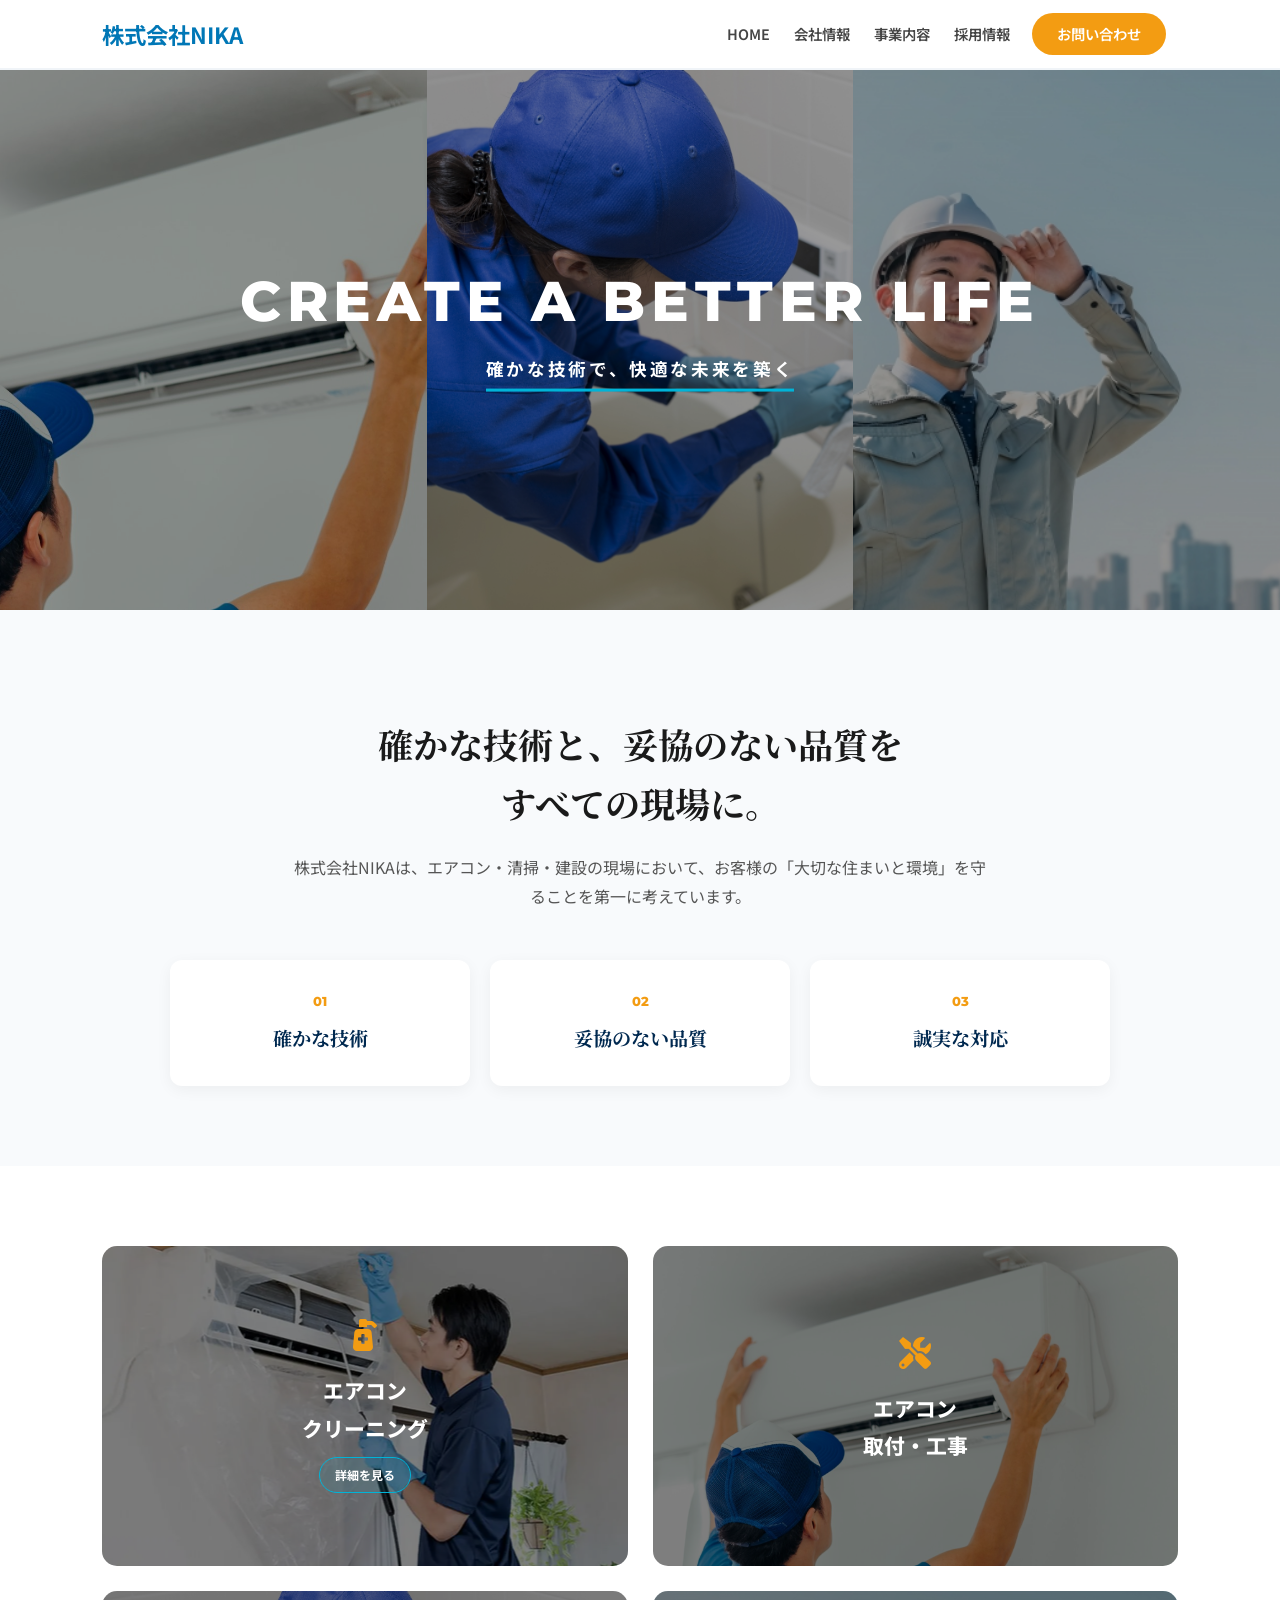
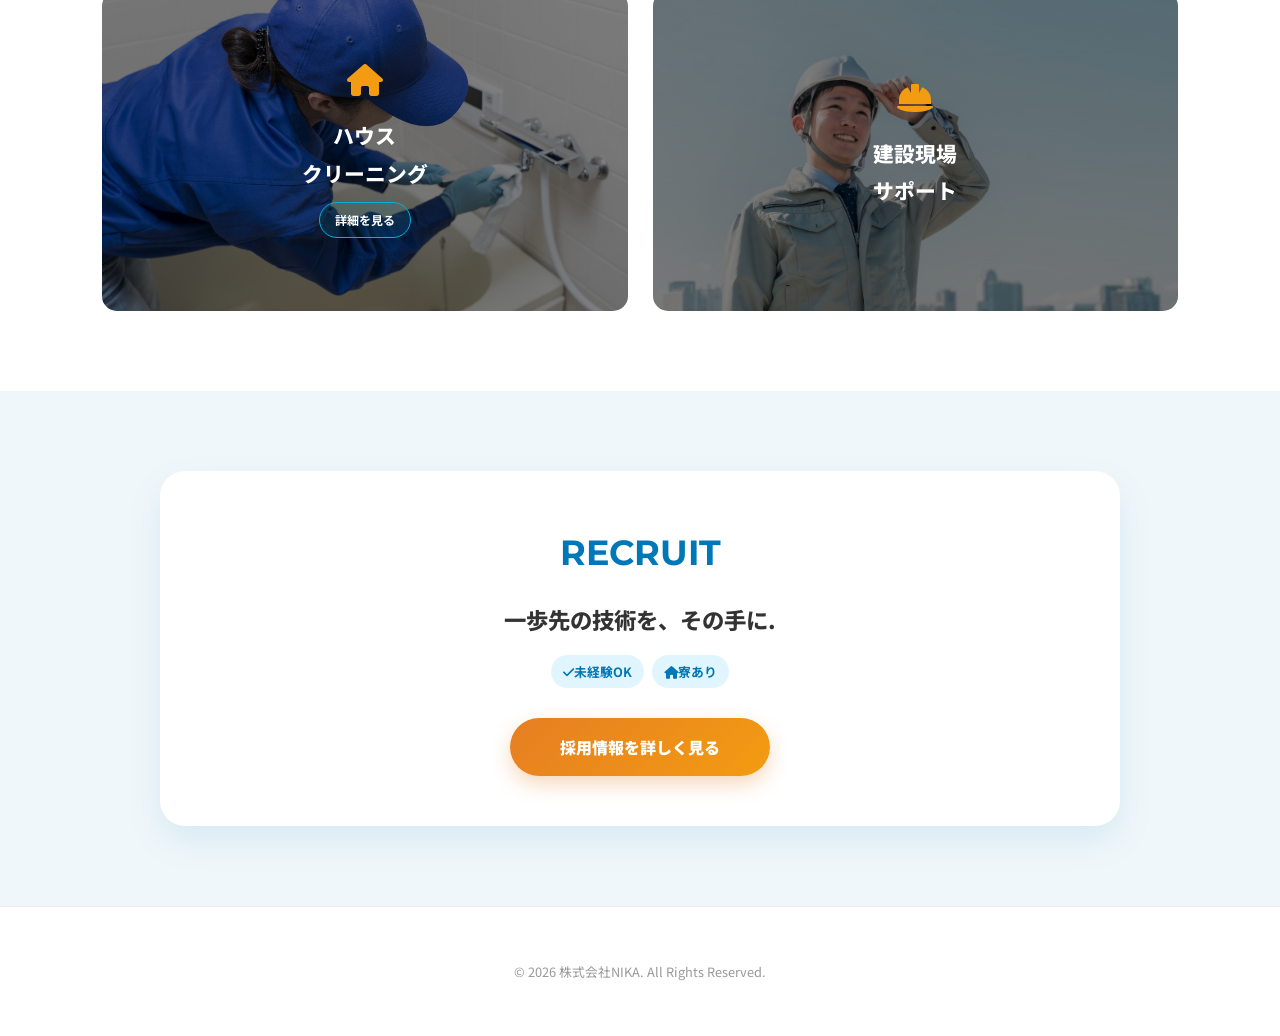
==== index.html @ 0a6832b3 "Add files via upload" ====
<!DOCTYPE html>
<html lang="ja">
<head>
    <meta charset="UTF-8">
    <meta name="viewport" content="width=device-width, initial-scale=1.0">
    <title>株式会社NIKA | エアコン・清掃・建設</title>
    <link rel="stylesheet" href="https://cdnjs.cloudflare.com/ajax/libs/font-awesome/6.0.0/css/all.min.css">
    
    <link href="https://fonts.googleapis.com/css2?family=Montserrat:wght@800&family=Noto+Sans+JP:wght@400;500;700;900&family=Noto+Serif+JP:wght@700&display=swap" rel="stylesheet">
    
    <style>
        /* --- 1. ベース設定 --- */
        body {
            font-family: "Noto Sans JP", sans-serif;
            margin: 0; color: #333; background-color: #ffffff; line-height: 1.8;
            -webkit-font-smoothing: antialiased;
        }

        /* --- 2. ヘッダー --- */
        header {
            background: #fff; padding: 15px 8%; display: flex; justify-content: space-between;
            align-items: center; border-bottom: 2px solid #f0f4f8; position: sticky;
            top: 0; z-index: 2000; height: 70px; box-sizing: border-box;
        }
        .logo { font-weight: 700; font-size: 1.4rem; color: #0077b6; text-decoration: none; position: relative; z-index: 2500; }
        
        /* PCナビ */
        nav { display: flex; align-items: center; }
        nav a { 
            margin: 0 12px; text-decoration: none; color: #444; 
            font-weight: 600; font-size: 0.9rem; transition: color 0.3s; 
        }
        nav a:hover { color: #f39c12; }

        .nav-contact { 
            background: #f39c12; color: #fff !important; padding: 8px 25px; 
            border-radius: 50px; margin-left: 10px; transition: 0.3s !important;
        }
        .nav-contact:hover { opacity: 0.8; }

        /* --- 3. ハンバーガーメニュー (改善・統一版) --- */
        .menu-btn { display: none; cursor: pointer; font-size: 1.5rem; color: #0077b6; position: relative; z-index: 2500; width: 30px; text-align: center; }

        @media (max-width: 768px) {
            header { padding: 12px 5%; height: 60px; }
            .menu-btn { display: block; }
            
            nav {
                position: fixed; top: 0; left: 0; width: 100%; height: 100vh;
                background: rgba(255, 255, 255, 0.98); 
                flex-direction: column; justify-content: center; align-items: center;
                z-index: 2100; opacity: 0; pointer-events: none;
                transition: opacity 0.4s ease;
            }
            nav.active { opacity: 1; pointer-events: auto; }
            
            nav a { 
                width: 100%; text-align: center; padding: 20px 0; margin: 0; 
                font-size: 1.3rem; border-bottom: 1px solid #f8fafc; color: #333; 
            }
            .nav-contact { 
                width: 80% !important; margin: 30px auto 0 !important; 
                background: #f39c12 !important; padding: 15px 0 !important; 
                font-size: 1.1rem; border-bottom: none; 
            }
        }

        /* --- 4. ヒーローエリア --- */
        .hero { height: 60vh; display: flex; position: relative; overflow: hidden; background-color: #001d3d; }
        .hero-img { flex: 1; background-size: cover; background-position: center; filter: brightness(0.6); }
        .img-aircon { background-image: url('image/aircon.jpg'); }
        .img-cleaning { background-image: url('image/cleaning.jpg'); }
        .img-construction { background-image: url('image/construction.jpg'); }
        .hero-content { position: absolute; top: 50%; left: 50%; transform: translate(-50%, -50%); z-index: 10; width: 100%; text-align: center; }
        .hero-text h1 { font-family: 'Montserrat', sans-serif; font-weight: 800; font-size: 3.5rem; color: #fff; margin: 0; letter-spacing: 0.1em; line-height: 1.1; }
        .hero-text p { color: #fff; margin-top: 20px; font-size: 1.1rem; font-weight: 700; letter-spacing: 0.15em; border-bottom: 3px solid #00b4d8; display: inline-block; padding-bottom: 5px; }

        /* --- 5. 誠実なメッセージ --- */
        .sincere-statement { padding: 80px 8%; text-align: center; background-color: #f8fafc; }
        .sincere-statement h2 { font-family: "Noto Serif JP", serif; font-size: 2.2rem; color: #1a1a1a; margin-bottom: 25px; font-weight: 700; line-height: 1.4; }
        .sincere-statement p { font-size: 1rem; color: #555; max-width: 700px; margin: 0 auto 50px; }
        .text-wrap { display: block; white-space: nowrap; margin-bottom: 10px; }

        .standard-grid { display: flex; justify-content: center; gap: 20px; flex-wrap: wrap; }
        .standard-item { background: #fff; padding: 30px 20px; width: 260px; border-radius: 12px; box-shadow: 0 4px 15px rgba(0,0,0,0.05); display: flex; flex-direction: column; align-items: center; transition: 0.3s; }
        .item-number { font-family: 'Montserrat', sans-serif; font-size: 0.8rem; color: #f39c12; font-weight: 800; margin-bottom: 8px; }
        .item-text { font-family: "Noto Serif JP", serif; font-weight: 700; font-size: 1.2rem; color: #002950; }

        /* --- 6. サービスカード --- */
        .services { padding: 80px 8%; max-width: 1200px; margin: 0 auto; display: grid; grid-template-columns: repeat(2, 1fr); gap: 25px; }
        .card, .card-static { position: relative; height: 320px; display: flex; align-items: center; justify-content: center; border-radius: 15px; overflow: hidden; color: #fff; text-decoration: none; transition: 0.4s; }
        .card-air-clean { background: url('image/aircon_cleaning.webp') center/cover; }
        .card-air-install { background: url('image/aircon.jpg') center/cover; }
        .card-cleaning { background: url('image/cleaning.jpg') center/cover; }
        .card-construction { background: url('image/construction.jpg') center/cover; }
        .card::before, .card-static::before { content: ''; position: absolute; top: 0; left: 0; width: 100%; height: 100%; background: rgba(0,0,0,0.5); z-index: 1; }
        .card:hover { transform: translateY(-8px); }
        .card-content { position: relative; z-index: 2; padding: 20px; text-align: center; width: 100%; }
        .card i, .card-static i { font-size: 2rem; color: #f39c12; margin-bottom: 10px; display: block; }
        .card h3, .card-static h3 { font-size: 1.3rem; margin-bottom: 10px; font-weight: 800; }
        .card p, .card-static p { font-size: 0.85rem; opacity: 0.9; margin-bottom: 15px; }

        .more-btn { 
            display: inline-block; font-weight: 700; font-size: 0.75rem; color: #fff; 
            border: 1.5px solid #00b4d8; padding: 6px 15px; border-radius: 50px; 
            background: rgba(0, 180, 216, 0.1); transition: 0.3s;
        }
        .card:hover .more-btn { background: #00b4d8; }

        /* --- 7. 採用・WORKS・FOOTER (TOP用) --- */
        .recruit-section { padding: 80px 8%; background-color: #f0f7fa; text-align: center; }
        .recruit-container { max-width: 900px; margin: 0 auto; background: #fff; border-radius: 25px; overflow: hidden; box-shadow: 0 15px 35px rgba(0, 119, 182, 0.1); padding: 50px 30px; }
        .recruit-info h2 { font-family: 'Montserrat', sans-serif; font-size: 2.2rem; color: #0077b6; margin: 0; }
        .recruit-info h3 { font-size: 1.4rem; color: #333; margin: 15px 0; font-weight: 800; }
        .recruit-info p { font-size: 0.95rem; color: #666; margin-bottom: 25px; }
        .recruit-tags { display: flex; flex-wrap: wrap; justify-content: center; gap: 8px; margin-bottom: 30px; }
        .tag { background: #e1f5fe; color: #0077b6; padding: 5px 12px; border-radius: 50px; font-size: 0.8rem; font-weight: 700; }
        .btn-recruit-large { display: inline-block; background: linear-gradient(135deg, #e67e22 0%, #f39c12 100%); color: #fff; padding: 15px 50px; border-radius: 50px; text-decoration: none; font-weight: 900; box-shadow: 0 8px 20px rgba(230, 126, 34, 0.3); transition: 0.3s; }

        .gallery { padding: 60px 8%; text-align: center; }
        .gallery-grid { display: grid; grid-template-columns: repeat(auto-fit, minmax(250px, 1fr)); gap: 15px; }
        .photo-placeholder { background: #f0f7fa; height: 200px; border-radius: 10px; display: flex; align-items: center; justify-content: center; color: #9ab4c1; font-weight: 700; }

        footer { background: #fff; padding: 40px 0; text-align: center; border-top: 1px solid #eee; font-size: 0.8rem; color: #999; }

        /* レスポンシブ微調整 */
        @media (max-width: 768px) {
            .hero { height: 45vh; }
            .hero-text h1 { font-size: 2rem; }
            .sincere-statement h2 { font-size: 1.35rem; }
            .text-wrap { display: inline-block; white-space: nowrap; margin-bottom: 0; }
            .services { grid-template-columns: repeat(2, 1fr); gap: 10px; padding: 40px 3%; }
            .card, .card-static { height: 200px; }
            .card h3, .card-static h3 { font-size: 0.8rem; }
            .card p, .card-static p { display: none; }
            .standard-item { flex-direction: row; width: 95%; padding: 12px 15px; }
        }
    </style>
</head>
<body>

<header>
    <a href="index.html" class="logo">株式会社NIKA</a>
    <div class="menu-btn" id="menuBtn"><i class="fas fa-bars"></i></div>
    <nav id="navMenu">
        <a href="index.html">HOME</a>
        <a href="company/company.html">会社情報</a>
        <a href="service/service.html">事業内容</a>
        <a href="recruit/recruit.html">採用情報</a>
        <a href="contact/contact.html" class="nav-contact">お問い合わせ</a>
    </nav>
</header>

<section class="hero">
    <div class="hero-img img-aircon"></div>
    <div class="hero-img img-cleaning"></div>
    <div class="hero-img img-construction"></div>
    <div class="hero-content">
        <div class="hero-text">
            <h1>CREATE A BETTER LIFE</h1>
            <p>確かな技術で、快適な未来を築く</p>
        </div>
    </div>
</section>

<section class="sincere-statement">
    <h2>
        <span class="text-wrap">確かな技術と、妥協のない品質を</span>
        <span class="text-wrap">すべての現場に。</span>
    </h2>
    <p>株式会社NIKAは、エアコン・清掃・建設の現場において、お客様の「大切な住まいと環境」を守ることを第一に考えています。</p>
    <div class="standard-grid">
        <div class="standard-item"><span class="item-number">01</span><span class="item-text">確かな技術</span></div>
        <div class="standard-item"><span class="item-number">02</span><span class="item-text">妥協のない品質</span></div>
        <div class="standard-item"><span class="item-number">03</span><span class="item-text">誠実な対応</span></div>
    </div>
</section>

<section class="services">
    <a href="airconcleaning/airconcleaning.html" class="card card-air-clean">
        <div class="card-content">
            <i class="fas fa-pump-medical"></i>
            <h3>エアコン<br>クリーニング</h3>
            <span class="more-btn">詳細を見る</span>
        </div>
    </a>
    <div class="card-static card-air-install">
        <div class="card-content">
            <i class="fas fa-tools"></i>
            <h3>エアコン<br>取付・工事</h3>
        </div>
    </div>
    <a href="housecleaning/housecleaning.html" class="card card-cleaning">
        <div class="card-content">
            <i class="fas fa-home"></i>
            <h3>ハウス<br>クリーニング</h3>
            <span class="more-btn">詳細を見る</span>
        </div>
    </a>
    <div class="card-static card-construction">
        <div class="card-content">
            <i class="fas fa-hard-hat"></i>
            <h3>建設現場<br>サポート</h3>
        </div>
    </div>
</section>

<section class="recruit-section">
    <div class="recruit-container">
        <div class="recruit-info">
            <h2>RECRUIT</h2>
            <h3>一歩先の技術を、その手に.</h3>
            <div class="recruit-tags">
                <span class="tag"><i class="fas fa-check"></i>未経験OK</span>
                <span class="tag"><i class="fas fa-home"></i>寮あり</span>
            </div>
            <a href="recruit/recruit.html" class="btn-recruit-large">採用情報を詳しく見る</a>
        </div>
    </div>
</section>

<footer>
    <p>&copy; 2026 株式会社NIKA. All Rights Reserved.</p>
</footer>

<script>
    const menuBtn = document.getElementById('menuBtn');
    const navMenu = document.getElementById('navMenu');

    // 開閉処理
    menuBtn.addEventListener('click', () => {
        navMenu.classList.toggle('active');
        const icon = menuBtn.querySelector('i');
        
        if (navMenu.classList.contains('active')) {
            icon.classList.replace('fa-bars', 'fa-times');
            document.body.style.overflow = 'hidden'; // 背景スクロール固定
        } else {
            icon.classList.replace('fa-times', 'fa-bars');
            document.body.style.overflow = ''; // 固定解除
        }
    });

    // リンククリック時に閉じる
    const navLinks = document.querySelectorAll('nav a');
    navLinks.forEach(link => {
        link.addEventListener('click', () => {
            navMenu.classList.remove('active');
            menuBtn.querySelector('i').classList.replace('fa-times', 'fa-bars');
            document.body.style.overflow = '';
        });
    });
</script>

</body>
</html>
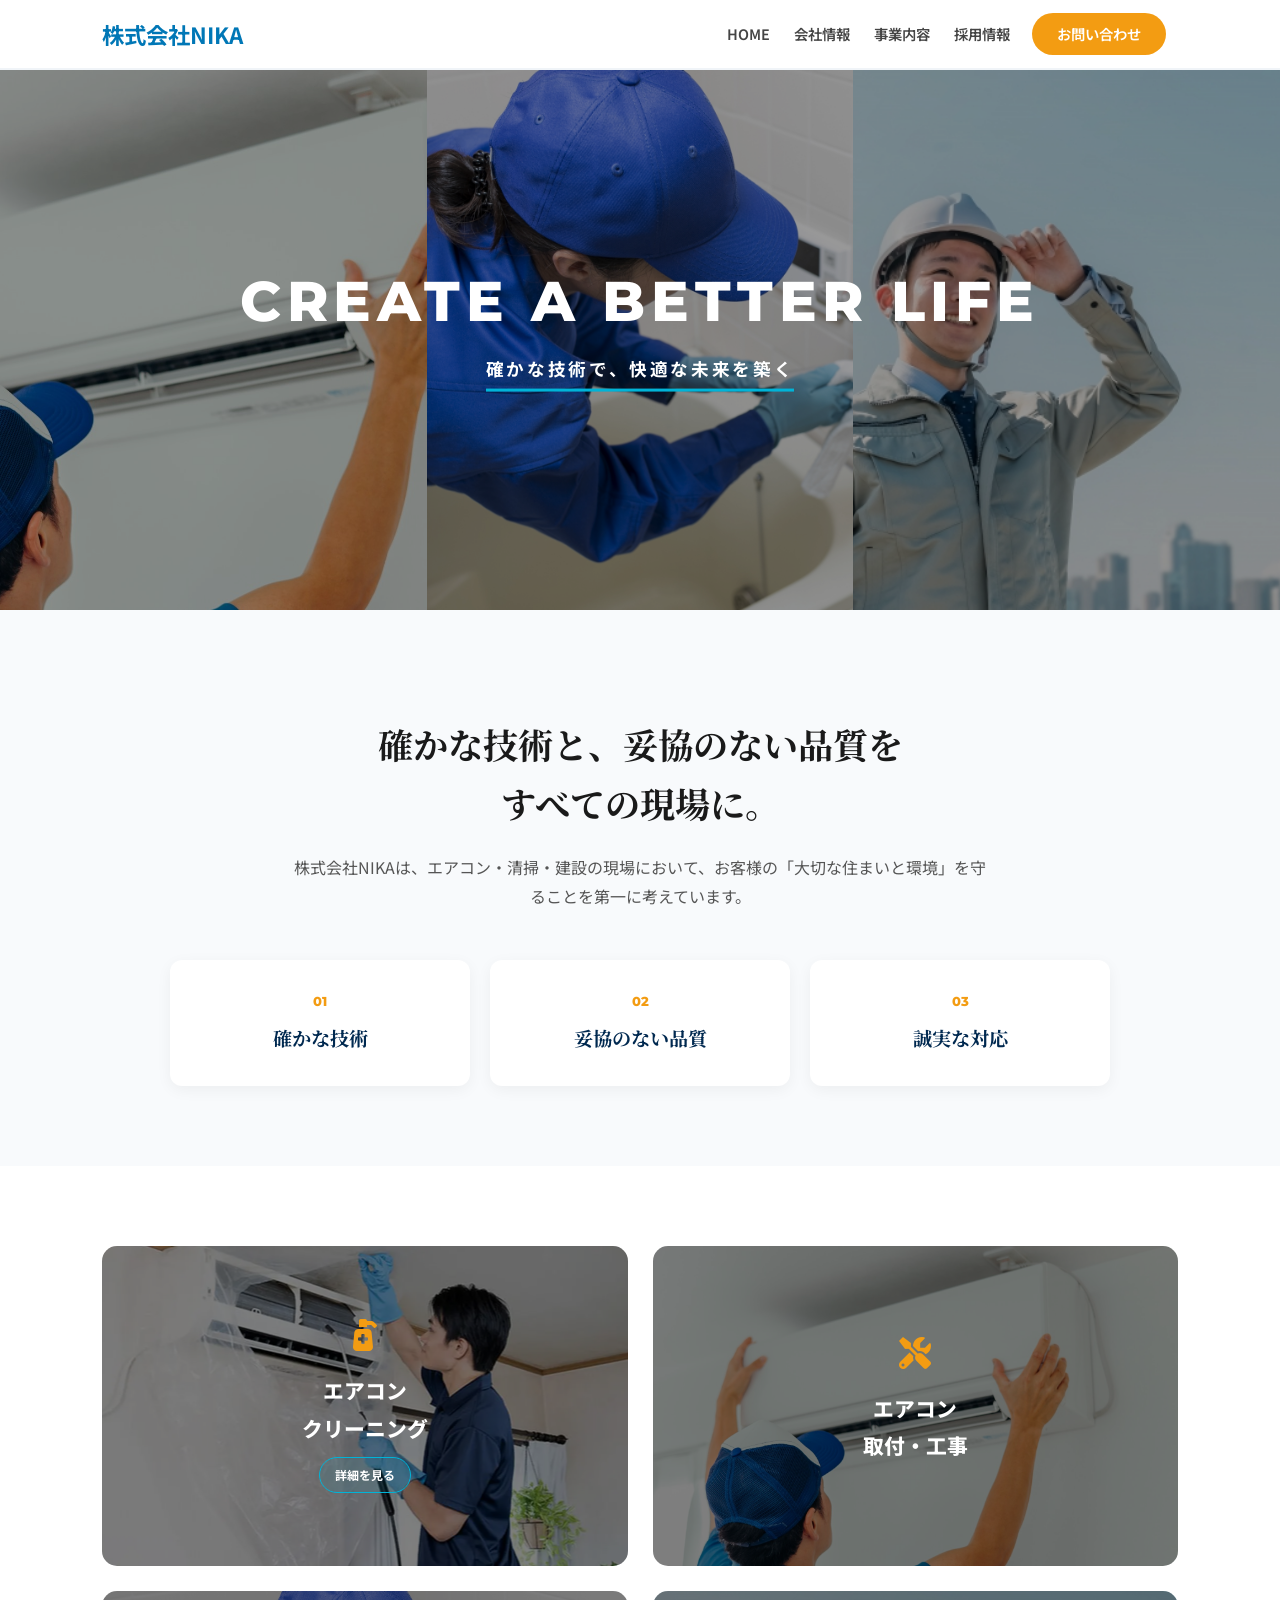
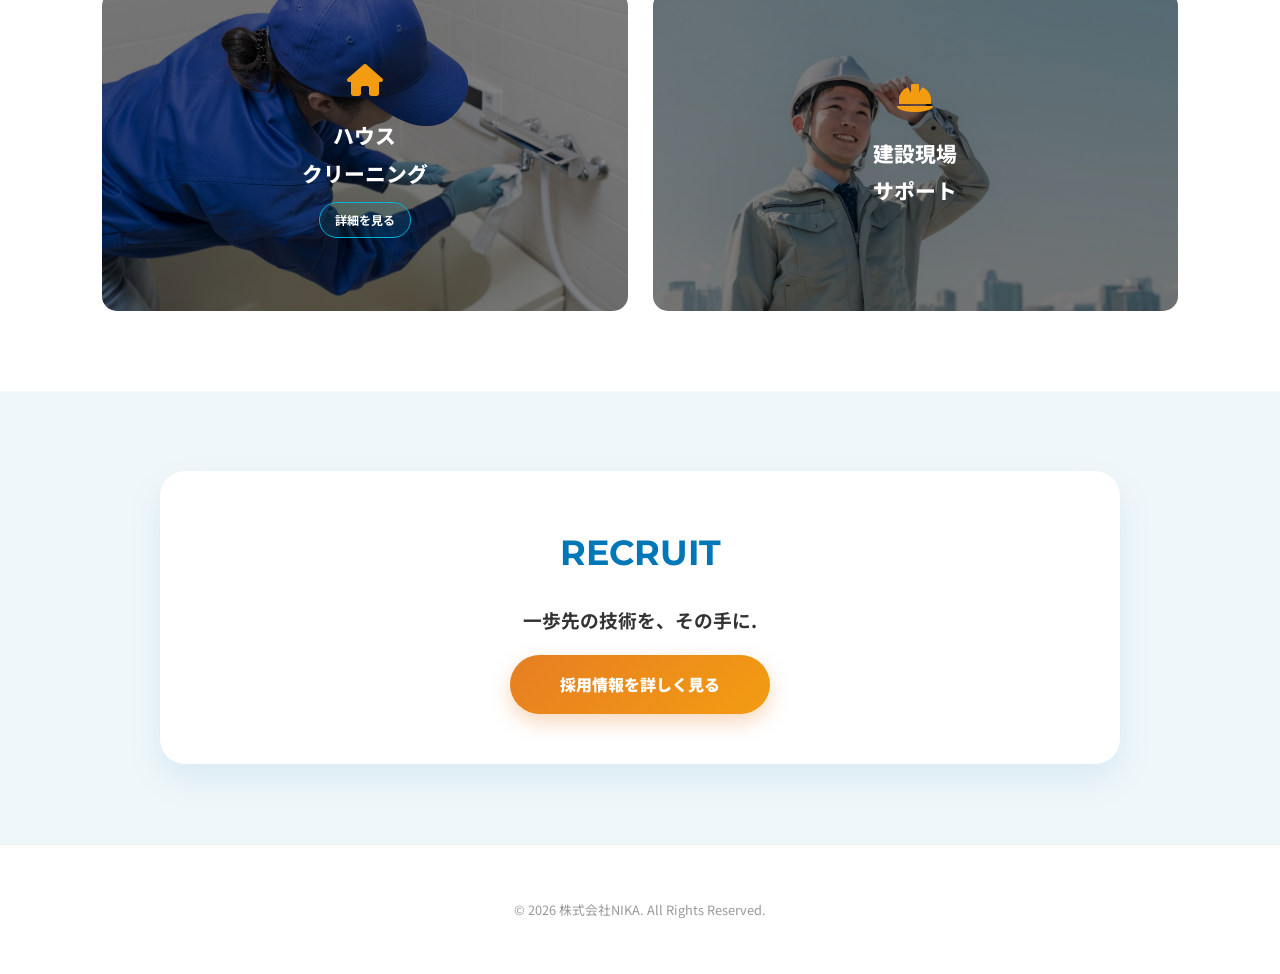
==== commit c162e168: "Add files via upload" ====
--- a/index.html
+++ b/index.html
@@ -5,7 +5,6 @@
     <meta name="viewport" content="width=device-width, initial-scale=1.0">
     <title>株式会社NIKA | エアコン・清掃・建設</title>
     <link rel="stylesheet" href="https://cdnjs.cloudflare.com/ajax/libs/font-awesome/6.0.0/css/all.min.css">
-    
     <link href="https://fonts.googleapis.com/css2?family=Montserrat:wght@800&family=Noto+Sans+JP:wght@400;500;700;900&family=Noto+Serif+JP:wght@700&display=swap" rel="stylesheet">
     
     <style>
@@ -22,7 +21,7 @@
             align-items: center; border-bottom: 2px solid #f0f4f8; position: sticky;
             top: 0; z-index: 2000; height: 70px; box-sizing: border-box;
         }
-        .logo { font-weight: 700; font-size: 1.4rem; color: #0077b6; text-decoration: none; position: relative; z-index: 2500; }
+        .logo { font-weight: 700; font-size: 1.4rem; color: #0077b6; text-decoration: none; position: relative; z-index: 2501; }
         
         /* PCナビ */
         nav { display: flex; align-items: center; }
@@ -36,32 +35,37 @@
             background: #f39c12; color: #fff !important; padding: 8px 25px; 
             border-radius: 50px; margin-left: 10px; transition: 0.3s !important;
         }
-        .nav-contact:hover { opacity: 0.8; }
-
-        /* --- 3. ハンバーガーメニュー (改善・統一版) --- */
-        .menu-btn { display: none; cursor: pointer; font-size: 1.5rem; color: #0077b6; position: relative; z-index: 2500; width: 30px; text-align: center; }
+
+        /* --- 3. ハンバーガーメニュー (崩れ防止版) --- */
+        .menu-btn { display: none; cursor: pointer; font-size: 1.5rem; color: #0077b6; position: relative; z-index: 2501; width: 30px; text-align: center; }
 
         @media (max-width: 768px) {
             header { padding: 12px 5%; height: 60px; }
             .menu-btn { display: block; }
             
             nav {
+                /* スマホ時は全画面固定 */
                 position: fixed; top: 0; left: 0; width: 100%; height: 100vh;
                 background: rgba(255, 255, 255, 0.98); 
-                flex-direction: column; justify-content: center; align-items: center;
-                z-index: 2100; opacity: 0; pointer-events: none;
+                /* 縦並び・中央揃えを強制 */
+                flex-direction: column !important; 
+                justify-content: center !important; 
+                align-items: center !important;
+                z-index: 2100; 
+                opacity: 0; pointer-events: none;
                 transition: opacity 0.4s ease;
             }
             nav.active { opacity: 1; pointer-events: auto; }
             
             nav a { 
-                width: 100%; text-align: center; padding: 20px 0; margin: 0; 
-                font-size: 1.3rem; border-bottom: 1px solid #f8fafc; color: #333; 
+                display: block; width: 100%; text-align: center; 
+                padding: 15px 0; margin: 0; 
+                font-size: 1.2rem; border-bottom: 1px solid #f8fafc; color: #333; 
             }
             .nav-contact { 
-                width: 80% !important; margin: 30px auto 0 !important; 
+                width: 80% !important; margin: 20px auto 0 !important; 
                 background: #f39c12 !important; padding: 15px 0 !important; 
-                font-size: 1.1rem; border-bottom: none; 
+                font-size: 1.1rem; border-bottom: none; border-radius: 50px;
             }
         }
 
@@ -98,41 +102,29 @@
         .card-content { position: relative; z-index: 2; padding: 20px; text-align: center; width: 100%; }
         .card i, .card-static i { font-size: 2rem; color: #f39c12; margin-bottom: 10px; display: block; }
         .card h3, .card-static h3 { font-size: 1.3rem; margin-bottom: 10px; font-weight: 800; }
-        .card p, .card-static p { font-size: 0.85rem; opacity: 0.9; margin-bottom: 15px; }
-
+        
         .more-btn { 
             display: inline-block; font-weight: 700; font-size: 0.75rem; color: #fff; 
             border: 1.5px solid #00b4d8; padding: 6px 15px; border-radius: 50px; 
             background: rgba(0, 180, 216, 0.1); transition: 0.3s;
         }
-        .card:hover .more-btn { background: #00b4d8; }
-
-        /* --- 7. 採用・WORKS・FOOTER (TOP用) --- */
+
+        /* --- 7. 採用・WORKS・FOOTER --- */
         .recruit-section { padding: 80px 8%; background-color: #f0f7fa; text-align: center; }
         .recruit-container { max-width: 900px; margin: 0 auto; background: #fff; border-radius: 25px; overflow: hidden; box-shadow: 0 15px 35px rgba(0, 119, 182, 0.1); padding: 50px 30px; }
         .recruit-info h2 { font-family: 'Montserrat', sans-serif; font-size: 2.2rem; color: #0077b6; margin: 0; }
-        .recruit-info h3 { font-size: 1.4rem; color: #333; margin: 15px 0; font-weight: 800; }
-        .recruit-info p { font-size: 0.95rem; color: #666; margin-bottom: 25px; }
-        .recruit-tags { display: flex; flex-wrap: wrap; justify-content: center; gap: 8px; margin-bottom: 30px; }
-        .tag { background: #e1f5fe; color: #0077b6; padding: 5px 12px; border-radius: 50px; font-size: 0.8rem; font-weight: 700; }
         .btn-recruit-large { display: inline-block; background: linear-gradient(135deg, #e67e22 0%, #f39c12 100%); color: #fff; padding: 15px 50px; border-radius: 50px; text-decoration: none; font-weight: 900; box-shadow: 0 8px 20px rgba(230, 126, 34, 0.3); transition: 0.3s; }
-
-        .gallery { padding: 60px 8%; text-align: center; }
-        .gallery-grid { display: grid; grid-template-columns: repeat(auto-fit, minmax(250px, 1fr)); gap: 15px; }
-        .photo-placeholder { background: #f0f7fa; height: 200px; border-radius: 10px; display: flex; align-items: center; justify-content: center; color: #9ab4c1; font-weight: 700; }
 
         footer { background: #fff; padding: 40px 0; text-align: center; border-top: 1px solid #eee; font-size: 0.8rem; color: #999; }
 
         /* レスポンシブ微調整 */
         @media (max-width: 768px) {
-            .hero { height: 45vh; }
             .hero-text h1 { font-size: 2rem; }
             .sincere-statement h2 { font-size: 1.35rem; }
-            .text-wrap { display: inline-block; white-space: nowrap; margin-bottom: 0; }
+            .text-wrap { display: inline-block; white-space: nowrap; }
             .services { grid-template-columns: repeat(2, 1fr); gap: 10px; padding: 40px 3%; }
-            .card, .card-static { height: 200px; }
-            .card h3, .card-static h3 { font-size: 0.8rem; }
-            .card p, .card-static p { display: none; }
+            .card, .card-static { height: 180px; }
+            .card h3, .card-static h3 { font-size: 0.85rem; line-height: 1.4; }
             .standard-item { flex-direction: row; width: 95%; padding: 12px 15px; }
         }
     </style>
@@ -210,10 +202,6 @@
         <div class="recruit-info">
             <h2>RECRUIT</h2>
             <h3>一歩先の技術を、その手に.</h3>
-            <div class="recruit-tags">
-                <span class="tag"><i class="fas fa-check"></i>未経験OK</span>
-                <span class="tag"><i class="fas fa-home"></i>寮あり</span>
-            </div>
             <a href="recruit/recruit.html" class="btn-recruit-large">採用情報を詳しく見る</a>
         </div>
     </div>
@@ -227,21 +215,19 @@
     const menuBtn = document.getElementById('menuBtn');
     const navMenu = document.getElementById('navMenu');
 
-    // 開閉処理
     menuBtn.addEventListener('click', () => {
         navMenu.classList.toggle('active');
         const icon = menuBtn.querySelector('i');
         
         if (navMenu.classList.contains('active')) {
             icon.classList.replace('fa-bars', 'fa-times');
-            document.body.style.overflow = 'hidden'; // 背景スクロール固定
+            document.body.style.overflow = 'hidden'; 
         } else {
             icon.classList.replace('fa-times', 'fa-bars');
-            document.body.style.overflow = ''; // 固定解除
+            document.body.style.overflow = ''; 
         }
     });
 
-    // リンククリック時に閉じる
     const navLinks = document.querySelectorAll('nav a');
     navLinks.forEach(link => {
         link.addEventListener('click', () => {
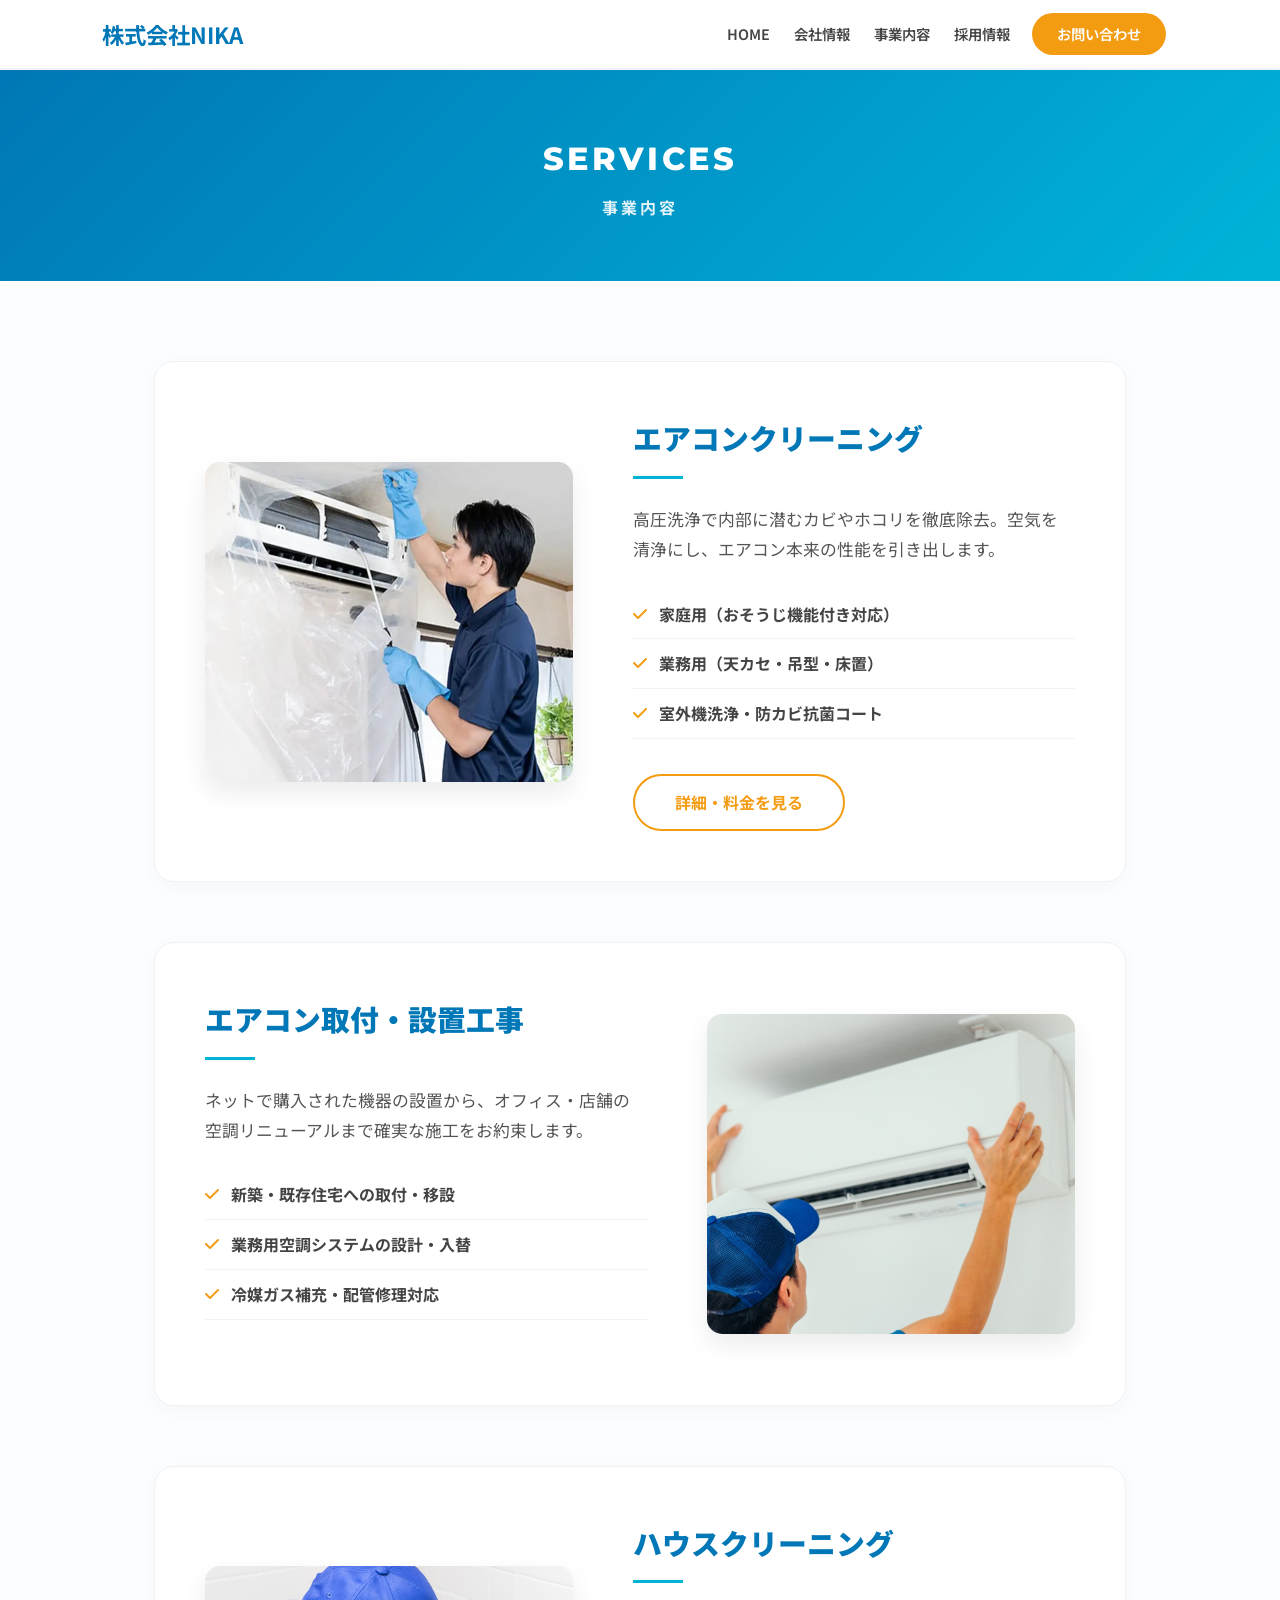
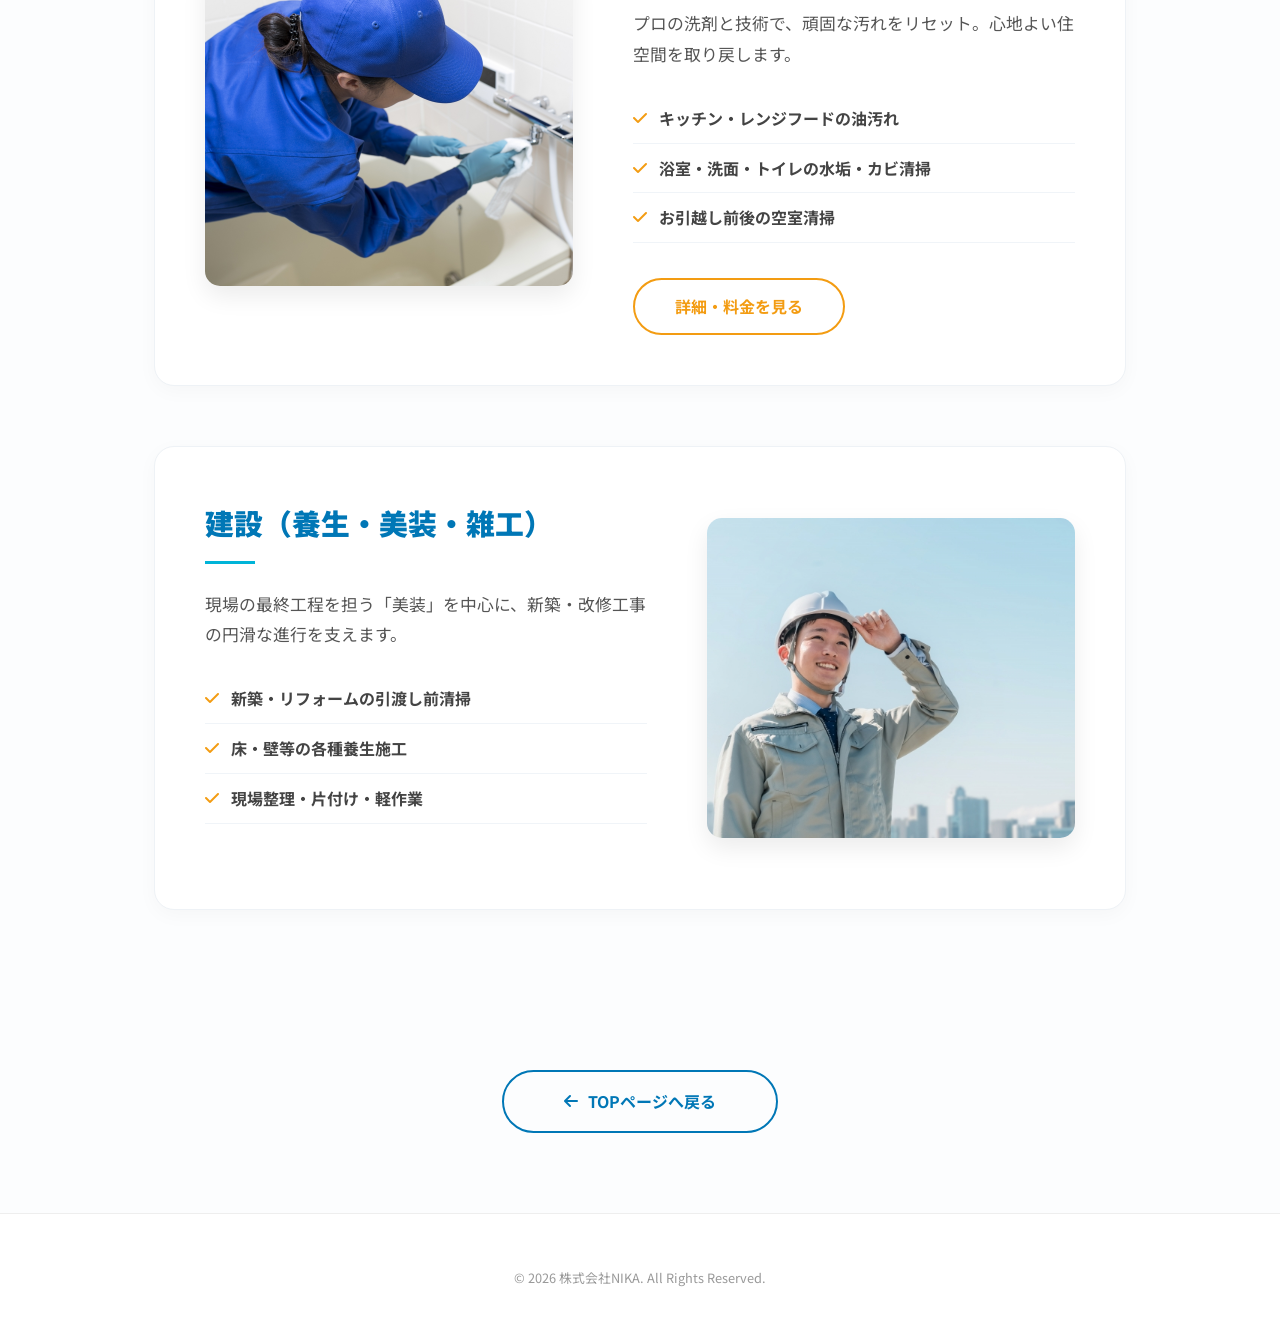
==== commit 3ee6e60f: "Add files via upload" ====
--- a/index.html
+++ b/index.html
@@ -3,7 +3,7 @@
 <head>
     <meta charset="UTF-8">
     <meta name="viewport" content="width=device-width, initial-scale=1.0">
-    <title>株式会社NIKA | エアコン・清掃・建設</title>
+    <title>事業内容 | 株式会社NIKA</title>
     <link rel="stylesheet" href="https://cdnjs.cloudflare.com/ajax/libs/font-awesome/6.0.0/css/all.min.css">
     <link href="https://fonts.googleapis.com/css2?family=Montserrat:wght@800&family=Noto+Sans+JP:wght@400;500;700;900&family=Noto+Serif+JP:wght@700&display=swap" rel="stylesheet">
     
@@ -11,23 +11,23 @@
         /* --- 1. ベース設定 --- */
         body {
             font-family: "Noto Sans JP", sans-serif;
-            margin: 0; color: #333; background-color: #ffffff; line-height: 1.8;
+            margin: 0; color: #333; background-color: #fcfdfe; line-height: 1.8;
             -webkit-font-smoothing: antialiased;
         }
 
-        /* --- 2. ヘッダー --- */
-        header {
-            background: #fff; padding: 15px 8%; display: flex; justify-content: space-between;
-            align-items: center; border-bottom: 2px solid #f0f4f8; position: sticky;
-            top: 0; z-index: 2000; height: 70px; box-sizing: border-box;
+        /* --- 2. ヘッダー (トップページと統一) --- */
+        header { 
+            background: #fff; padding: 15px 8%; 
+            display: flex; justify-content: space-between; align-items: center; 
+            border-bottom: 2px solid #f0f4f8; position: sticky; top: 0; z-index: 2000; height: 70px; box-sizing: border-box;
         }
         .logo { font-weight: 700; font-size: 1.4rem; color: #0077b6; text-decoration: none; position: relative; z-index: 2501; }
-        
+
         /* PCナビ */
         nav { display: flex; align-items: center; }
         nav a { 
             margin: 0 12px; text-decoration: none; color: #444; 
-            font-weight: 600; font-size: 0.9rem; transition: color 0.3s; 
+            font-weight: 600; font-size: 0.9rem; transition: 0.3s; 
         }
         nav a:hover { color: #f39c12; }
 
@@ -36,7 +36,7 @@
             border-radius: 50px; margin-left: 10px; transition: 0.3s !important;
         }
 
-        /* --- 3. ハンバーガーメニュー (崩れ防止版) --- */
+        /* --- 3. ハンバーガーメニュー (トップページと完全統一) --- */
         .menu-btn { display: none; cursor: pointer; font-size: 1.5rem; color: #0077b6; position: relative; z-index: 2501; width: 30px; text-align: center; }
 
         @media (max-width: 768px) {
@@ -70,142 +70,162 @@
         }
 
         /* --- 4. ヒーローエリア --- */
-        .hero { height: 60vh; display: flex; position: relative; overflow: hidden; background-color: #001d3d; }
-        .hero-img { flex: 1; background-size: cover; background-position: center; filter: brightness(0.6); }
-        .img-aircon { background-image: url('image/aircon.jpg'); }
-        .img-cleaning { background-image: url('image/cleaning.jpg'); }
-        .img-construction { background-image: url('image/construction.jpg'); }
-        .hero-content { position: absolute; top: 50%; left: 50%; transform: translate(-50%, -50%); z-index: 10; width: 100%; text-align: center; }
-        .hero-text h1 { font-family: 'Montserrat', sans-serif; font-weight: 800; font-size: 3.5rem; color: #fff; margin: 0; letter-spacing: 0.1em; line-height: 1.1; }
-        .hero-text p { color: #fff; margin-top: 20px; font-size: 1.1rem; font-weight: 700; letter-spacing: 0.15em; border-bottom: 3px solid #00b4d8; display: inline-block; padding-bottom: 5px; }
-
-        /* --- 5. 誠実なメッセージ --- */
-        .sincere-statement { padding: 80px 8%; text-align: center; background-color: #f8fafc; }
-        .sincere-statement h2 { font-family: "Noto Serif JP", serif; font-size: 2.2rem; color: #1a1a1a; margin-bottom: 25px; font-weight: 700; line-height: 1.4; }
-        .sincere-statement p { font-size: 1rem; color: #555; max-width: 700px; margin: 0 auto 50px; }
-        .text-wrap { display: block; white-space: nowrap; margin-bottom: 10px; }
-
-        .standard-grid { display: flex; justify-content: center; gap: 20px; flex-wrap: wrap; }
-        .standard-item { background: #fff; padding: 30px 20px; width: 260px; border-radius: 12px; box-shadow: 0 4px 15px rgba(0,0,0,0.05); display: flex; flex-direction: column; align-items: center; transition: 0.3s; }
-        .item-number { font-family: 'Montserrat', sans-serif; font-size: 0.8rem; color: #f39c12; font-weight: 800; margin-bottom: 8px; }
-        .item-text { font-family: "Noto Serif JP", serif; font-weight: 700; font-size: 1.2rem; color: #002950; }
-
-        /* --- 6. サービスカード --- */
-        .services { padding: 80px 8%; max-width: 1200px; margin: 0 auto; display: grid; grid-template-columns: repeat(2, 1fr); gap: 25px; }
-        .card, .card-static { position: relative; height: 320px; display: flex; align-items: center; justify-content: center; border-radius: 15px; overflow: hidden; color: #fff; text-decoration: none; transition: 0.4s; }
-        .card-air-clean { background: url('image/aircon_cleaning.webp') center/cover; }
-        .card-air-install { background: url('image/aircon.jpg') center/cover; }
-        .card-cleaning { background: url('image/cleaning.jpg') center/cover; }
-        .card-construction { background: url('image/construction.jpg') center/cover; }
-        .card::before, .card-static::before { content: ''; position: absolute; top: 0; left: 0; width: 100%; height: 100%; background: rgba(0,0,0,0.5); z-index: 1; }
-        .card:hover { transform: translateY(-8px); }
-        .card-content { position: relative; z-index: 2; padding: 20px; text-align: center; width: 100%; }
-        .card i, .card-static i { font-size: 2rem; color: #f39c12; margin-bottom: 10px; display: block; }
-        .card h3, .card-static h3 { font-size: 1.3rem; margin-bottom: 10px; font-weight: 800; }
+        .page-hero {
+            background: linear-gradient(135deg, #0077b6 0%, #00b4d8 100%);
+            color: #fff; padding: 60px 8%; text-align: center;
+        }
+        .page-hero h1 { font-family: 'Montserrat', sans-serif; margin: 0; font-size: 2.0rem; letter-spacing: 0.1em; font-weight: 800; }
+        .page-hero p { margin: 5px 0 0; font-size: 1.0rem; font-weight: 700; opacity: 0.9; letter-spacing: 0.2em; }
+
+        /* --- 5. コンテンツ --- */
+        .container { 
+            max-width: 1100px;
+            margin: 0 auto; padding: 80px 5%; box-sizing: border-box; 
+        }
+
+        .content-card { 
+            background: #fff; padding: 50px; border-radius: 20px; 
+            border: 1px solid #eef2f6; box-shadow: 0 5px 20px rgba(0,0,0,0.03); 
+            margin-bottom: 60px; 
+        }
         
-        .more-btn { 
-            display: inline-block; font-weight: 700; font-size: 0.75rem; color: #fff; 
-            border: 1.5px solid #00b4d8; padding: 6px 15px; border-radius: 50px; 
-            background: rgba(0, 180, 216, 0.1); transition: 0.3s;
-        }
-
-        /* --- 7. 採用・WORKS・FOOTER --- */
-        .recruit-section { padding: 80px 8%; background-color: #f0f7fa; text-align: center; }
-        .recruit-container { max-width: 900px; margin: 0 auto; background: #fff; border-radius: 25px; overflow: hidden; box-shadow: 0 15px 35px rgba(0, 119, 182, 0.1); padding: 50px 30px; }
-        .recruit-info h2 { font-family: 'Montserrat', sans-serif; font-size: 2.2rem; color: #0077b6; margin: 0; }
-        .btn-recruit-large { display: inline-block; background: linear-gradient(135deg, #e67e22 0%, #f39c12 100%); color: #fff; padding: 15px 50px; border-radius: 50px; text-decoration: none; font-weight: 900; box-shadow: 0 8px 20px rgba(230, 126, 34, 0.3); transition: 0.3s; }
+        .price-flex-container { display: flex; gap: 60px; align-items: center; }
+        .price-flex-container.reverse { flex-direction: row-reverse; }
+        .price-info-side { flex: 1; }
+        .price-table-side { flex: 1.2; }
+
+        h2 { color: #0077b6; font-size: 1.8rem; margin: 0 0 25px; font-weight: 900; position: relative; padding-bottom: 15px; }
+        h2::after { content: ""; position: absolute; bottom: 0; left: 0; width: 50px; height: 3px; background: #00b4d8; }
+
+        .image-box-large { width: 100%; height: 320px; border-radius: 15px; overflow: hidden; box-shadow: 0 10px 25px rgba(0,0,0,0.08); }
+        .image-box-large img { width: 100%; height: 100%; object-fit: cover; transition: 0.5s; }
+        .content-card:hover .image-box-large img { transform: scale(1.05); }
+
+        .description-text { color: #555; margin-bottom: 25px; font-size: 1.05rem; }
+        .service-list { list-style: none; padding: 0; margin: 0 0 35px 0; }
+        .service-list li { padding: 10px 0; border-bottom: 1px solid #f0f4f8; display: flex; align-items: center; gap: 12px; color: #444; font-weight: 700; }
+        .service-list li::before { content: "\f00c"; font-family: "Font Awesome 6 Free"; font-weight: 900; color: #f39c12; }
+
+        .btn-detail { 
+            display: inline-block; padding: 12px 40px; border: 2px solid #f39c12; color: #f39c12; 
+            text-decoration: none; font-weight: 700; border-radius: 50px; transition: 0.3s; 
+        }
+        .btn-detail:hover { background: #f39c12; color: #fff; }
+
+        .cta-area { text-align: center; margin: 20px 0 80px; }
+        .btn-outline { display: inline-flex; align-items: center; gap: 10px; border: 2px solid #0077b6; color: #0077b6; padding: 15px 60px; border-radius: 50px; text-decoration: none; font-weight: 700; transition: 0.3s; }
+        .btn-outline:hover { background: #0077b6; color: #fff; transform: translateY(-2px); }
 
         footer { background: #fff; padding: 40px 0; text-align: center; border-top: 1px solid #eee; font-size: 0.8rem; color: #999; }
 
-        /* レスポンシブ微調整 */
+        /* レスポンシブ */
         @media (max-width: 768px) {
-            .hero-text h1 { font-size: 2rem; }
-            .sincere-statement h2 { font-size: 1.35rem; }
-            .text-wrap { display: inline-block; white-space: nowrap; }
-            .services { grid-template-columns: repeat(2, 1fr); gap: 10px; padding: 40px 3%; }
-            .card, .card-static { height: 180px; }
-            .card h3, .card-static h3 { font-size: 0.85rem; line-height: 1.4; }
-            .standard-item { flex-direction: row; width: 95%; padding: 12px 15px; }
+            .container { padding: 40px 5%; }
+            .content-card { padding: 25px; margin-bottom: 35px; }
+            .price-flex-container, .price-flex-container.reverse { flex-direction: column !important; gap: 25px; }
+            .image-box-large { height: 220px; }
+            h2 { font-size: 1.5rem; }
+            .btn-detail { width: 100%; text-align: center; }
+            .btn-outline { width: 80%; justify-content: center; padding: 15px 0; }
         }
     </style>
 </head>
 <body>
 
 <header>
-    <a href="index.html" class="logo">株式会社NIKA</a>
+    <a href="../index.html" class="logo">株式会社NIKA</a>
     <div class="menu-btn" id="menuBtn"><i class="fas fa-bars"></i></div>
     <nav id="navMenu">
-        <a href="index.html">HOME</a>
-        <a href="company/company.html">会社情報</a>
-        <a href="service/service.html">事業内容</a>
-        <a href="recruit/recruit.html">採用情報</a>
-        <a href="contact/contact.html" class="nav-contact">お問い合わせ</a>
+        <a href="../index.html">HOME</a>
+        <a href="../company/company.html">会社情報</a>
+        <a href="service.html">事業内容</a>
+        <a href="../recruit/recruit.html">採用情報</a>
+        <a href="../contact/contact.html" class="nav-contact">お問い合わせ</a>
     </nav>
 </header>
 
-<section class="hero">
-    <div class="hero-img img-aircon"></div>
-    <div class="hero-img img-cleaning"></div>
-    <div class="hero-img img-construction"></div>
-    <div class="hero-content">
-        <div class="hero-text">
-            <h1>CREATE A BETTER LIFE</h1>
-            <p>確かな技術で、快適な未来を築く</p>
-        </div>
-    </div>
+<section class="page-hero">
+    <h1>SERVICES</h1>
+    <p>事業内容</p>
 </section>
 
-<section class="sincere-statement">
-    <h2>
-        <span class="text-wrap">確かな技術と、妥協のない品質を</span>
-        <span class="text-wrap">すべての現場に。</span>
-    </h2>
-    <p>株式会社NIKAは、エアコン・清掃・建設の現場において、お客様の「大切な住まいと環境」を守ることを第一に考えています。</p>
-    <div class="standard-grid">
-        <div class="standard-item"><span class="item-number">01</span><span class="item-text">確かな技術</span></div>
-        <div class="standard-item"><span class="item-number">02</span><span class="item-text">妥協のない品質</span></div>
-        <div class="standard-item"><span class="item-number">03</span><span class="item-text">誠実な対応</span></div>
-    </div>
-</section>
-
-<section class="services">
-    <a href="airconcleaning/airconcleaning.html" class="card card-air-clean">
-        <div class="card-content">
-            <i class="fas fa-pump-medical"></i>
-            <h3>エアコン<br>クリーニング</h3>
-            <span class="more-btn">詳細を見る</span>
-        </div>
+<div class="container">
+    <div class="content-card">
+        <div class="price-flex-container">
+            <div class="price-info-side">
+                <div class="image-box-large"><img src="../image/aircon_cleaning.webp" alt="エアコンクリーニング"></div>
+            </div>
+            <div class="price-table-side">
+                <h2>エアコンクリーニング</h2>
+                <p class="description-text">高圧洗浄で内部に潜むカビやホコリを徹底除去。空気を清浄にし、エアコン本来の性能を引き出します。</p>
+                <ul class="service-list">
+                    <li>家庭用（おそうじ機能付き対応）</li>
+                    <li>業務用（天カセ・吊型・床置）</li>
+                    <li>室外機洗浄・防カビ抗菌コート</li>
+                </ul>
+                <a href="../airconcleaning/airconcleaning.html" class="btn-detail">詳細・料金を見る</a>
+            </div>
+        </div>
+    </div>
+
+    <div class="content-card">
+        <div class="price-flex-container reverse">
+            <div class="price-info-side">
+                <div class="image-box-large"><img src="../image/aircon.jpg" alt="エアコン取付"></div>
+            </div>
+            <div class="price-table-side">
+                <h2>エアコン取付・設置工事</h2>
+                <p class="description-text">ネットで購入された機器の設置から、オフィス・店舗の空調リニューアルまで確実な施工をお約束します。</p>
+                <ul class="service-list">
+                    <li>新築・既存住宅への取付・移設</li>
+                    <li>業務用空調システムの設計・入替</li>
+                    <li>冷媒ガス補充・配管修理対応</li>
+                </ul>
+            </div>
+        </div>
+    </div>
+
+    <div class="content-card">
+        <div class="price-flex-container">
+            <div class="price-info-side">
+                <div class="image-box-large"><img src="../image/cleaning.jpg" alt="ハウスクリーニング"></div>
+            </div>
+            <div class="price-table-side">
+                <h2>ハウスクリーニング</h2>
+                <p class="description-text">プロの洗剤と技術で、頑固な汚れをリセット。心地よい住空間を取り戻します。</p>
+                <ul class="service-list">
+                    <li>キッチン・レンジフードの油汚れ</li>
+                    <li>浴室・洗面・トイレの水垢・カビ清掃</li>
+                    <li>お引越し前後の空室清掃</li>
+                </ul>
+                <a href="../housecleaning/housecleaning.html" class="btn-detail">詳細・料金を見る</a>
+            </div>
+        </div>
+    </div>
+
+    <div class="content-card">
+        <div class="price-flex-container reverse">
+            <div class="price-info-side">
+                <div class="image-box-large"><img src="../image/construction.jpg" alt="建設サポート"></div>
+            </div>
+            <div class="price-table-side">
+                <h2>建設（養生・美装・雑工）</h2>
+                <p class="description-text">現場の最終工程を担う「美装」を中心に、新築・改修工事の円滑な進行を支えます。</p>
+                <ul class="service-list">
+                    <li>新築・リフォームの引渡し前清掃</li>
+                    <li>床・壁等の各種養生施工</li>
+                    <li>現場整理・片付け・軽作業</li>
+                </ul>
+            </div>
+        </div>
+    </div>
+</div>
+
+<div class="cta-area">
+    <a href="../index.html" class="btn-outline">
+        <i class="fas fa-arrow-left"></i> TOPページへ戻る
     </a>
-    <div class="card-static card-air-install">
-        <div class="card-content">
-            <i class="fas fa-tools"></i>
-            <h3>エアコン<br>取付・工事</h3>
-        </div>
-    </div>
-    <a href="housecleaning/housecleaning.html" class="card card-cleaning">
-        <div class="card-content">
-            <i class="fas fa-home"></i>
-            <h3>ハウス<br>クリーニング</h3>
-            <span class="more-btn">詳細を見る</span>
-        </div>
-    </a>
-    <div class="card-static card-construction">
-        <div class="card-content">
-            <i class="fas fa-hard-hat"></i>
-            <h3>建設現場<br>サポート</h3>
-        </div>
-    </div>
-</section>
-
-<section class="recruit-section">
-    <div class="recruit-container">
-        <div class="recruit-info">
-            <h2>RECRUIT</h2>
-            <h3>一歩先の技術を、その手に.</h3>
-            <a href="recruit/recruit.html" class="btn-recruit-large">採用情報を詳しく見る</a>
-        </div>
-    </div>
-</section>
+</div>
 
 <footer>
     <p>&copy; 2026 株式会社NIKA. All Rights Reserved.</p>
@@ -215,19 +235,21 @@
     const menuBtn = document.getElementById('menuBtn');
     const navMenu = document.getElementById('navMenu');
 
+    // 開閉制御
     menuBtn.addEventListener('click', () => {
         navMenu.classList.toggle('active');
         const icon = menuBtn.querySelector('i');
         
         if (navMenu.classList.contains('active')) {
             icon.classList.replace('fa-bars', 'fa-times');
-            document.body.style.overflow = 'hidden'; 
+            document.body.style.overflow = 'hidden'; // 背景スクロール固定
         } else {
             icon.classList.replace('fa-times', 'fa-bars');
-            document.body.style.overflow = ''; 
+            document.body.style.overflow = ''; // 固定解除
         }
     });
 
+    // リンククリック時に閉じる
     const navLinks = document.querySelectorAll('nav a');
     navLinks.forEach(link => {
         link.addEventListener('click', () => {
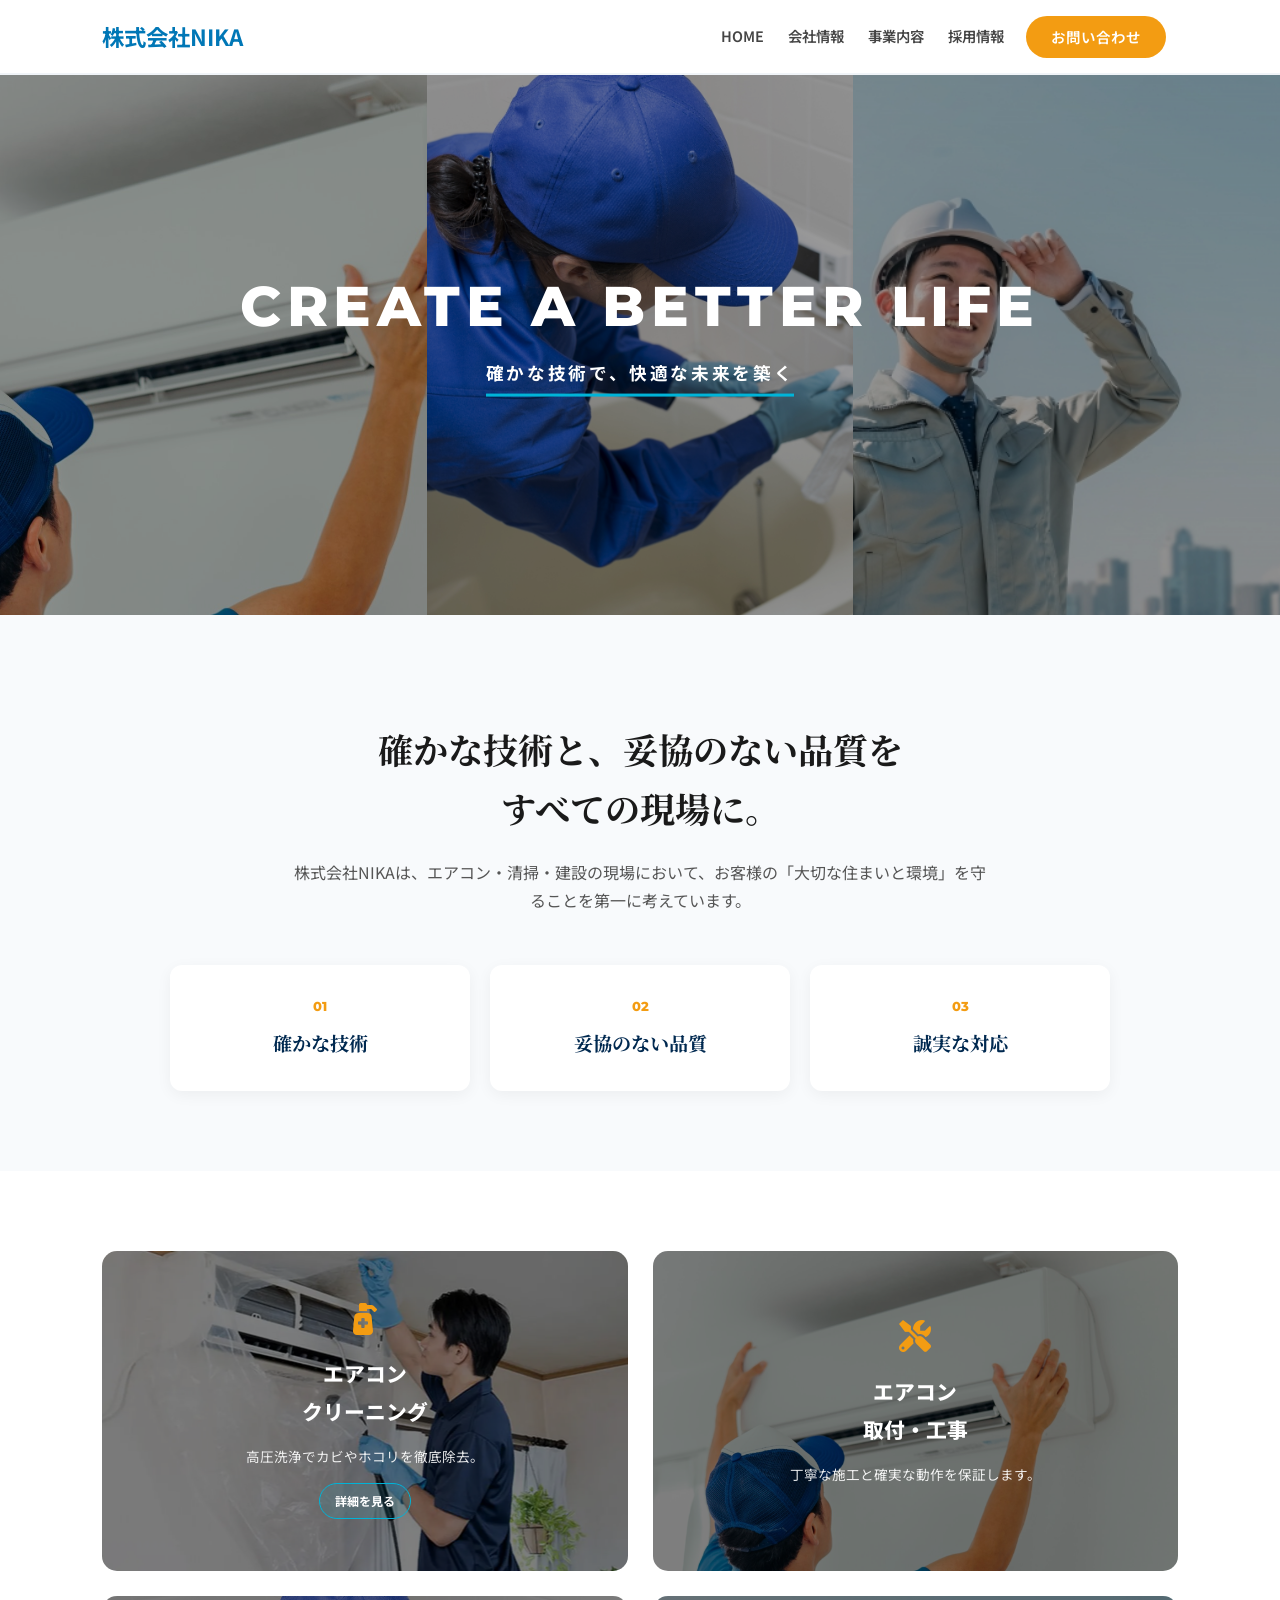
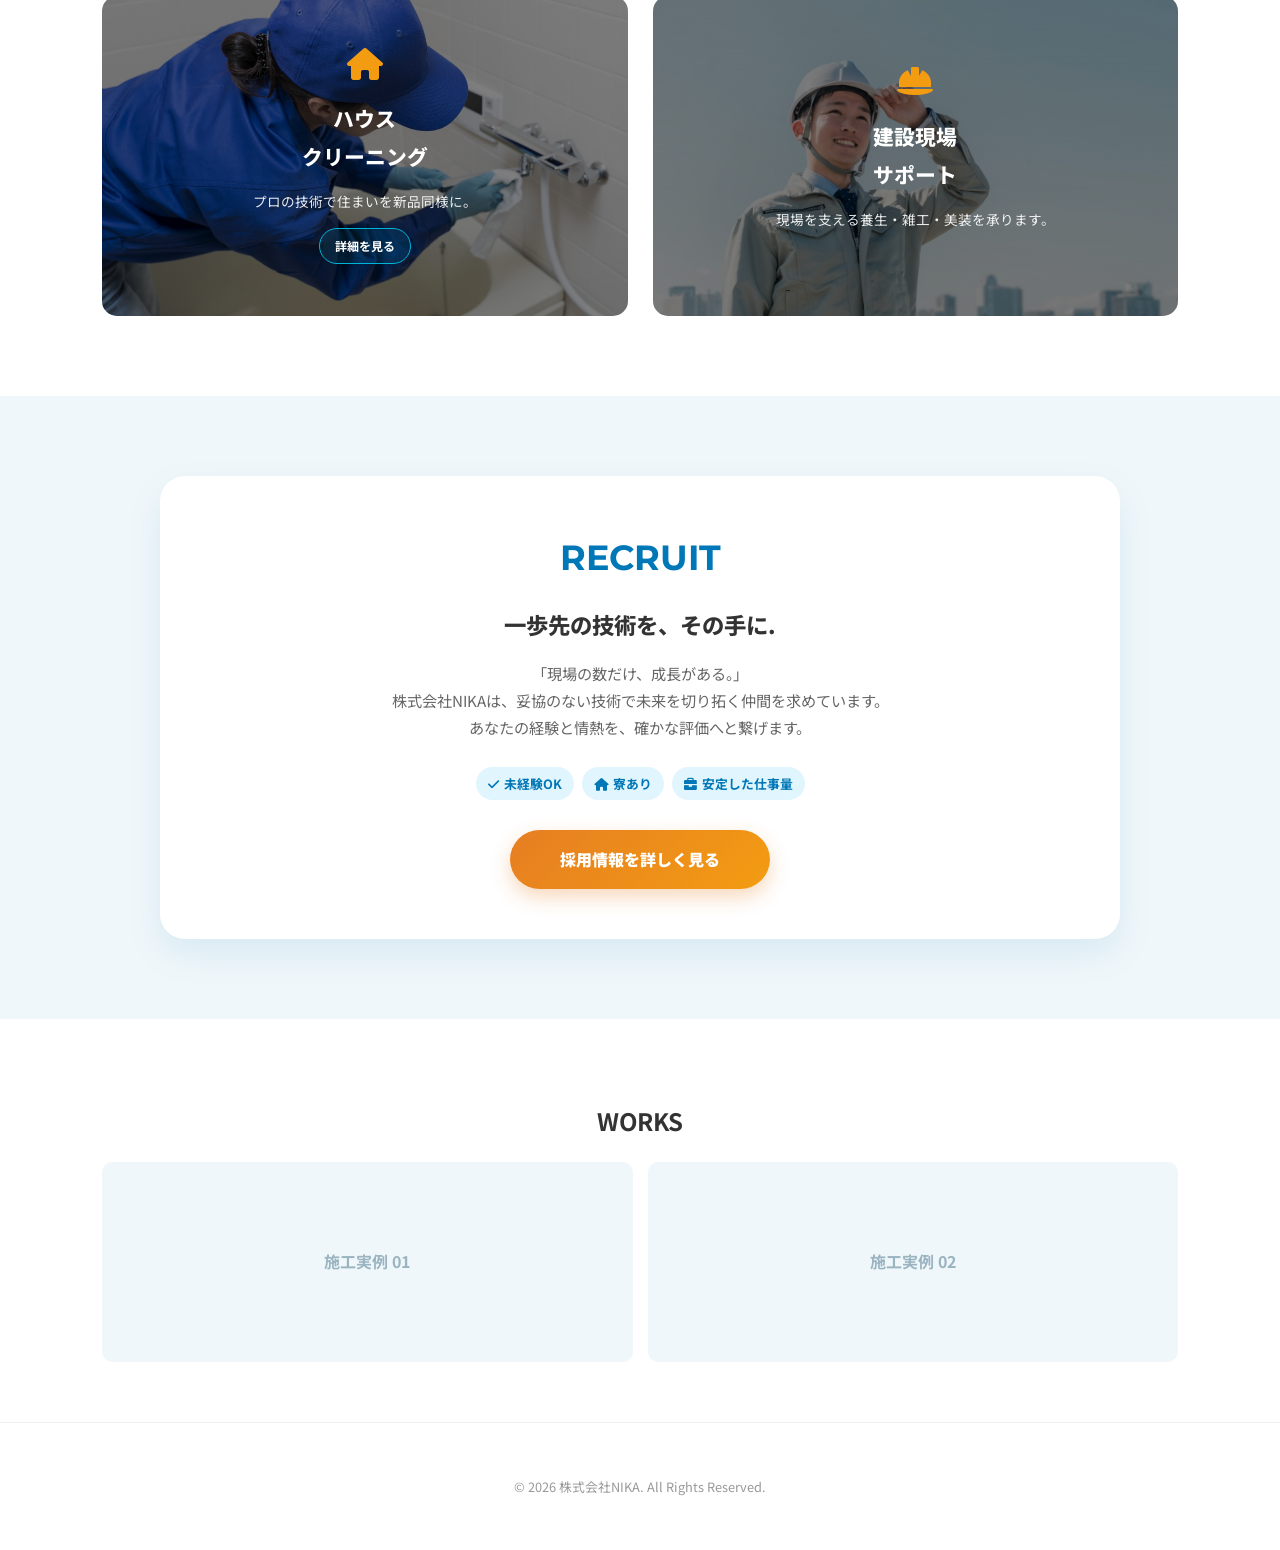
==== commit 46f221db: "Add files via upload" ====
--- a/index.html
+++ b/index.html
@@ -3,229 +3,271 @@
 <head>
     <meta charset="UTF-8">
     <meta name="viewport" content="width=device-width, initial-scale=1.0">
-    <title>事業内容 | 株式会社NIKA</title>
+    <title>株式会社NIKA | エアコン・清掃・建設</title>
     <link rel="stylesheet" href="https://cdnjs.cloudflare.com/ajax/libs/font-awesome/6.0.0/css/all.min.css">
+    
     <link href="https://fonts.googleapis.com/css2?family=Montserrat:wght@800&family=Noto+Sans+JP:wght@400;500;700;900&family=Noto+Serif+JP:wght@700&display=swap" rel="stylesheet">
     
     <style>
         /* --- 1. ベース設定 --- */
         body {
             font-family: "Noto Sans JP", sans-serif;
-            margin: 0; color: #333; background-color: #fcfdfe; line-height: 1.8;
+            margin: 0; color: #333; background-color: #ffffff; line-height: 1.8;
             -webkit-font-smoothing: antialiased;
         }
 
-        /* --- 2. ヘッダー (トップページと統一) --- */
-        header { 
-            background: #fff; padding: 15px 8%; 
-            display: flex; justify-content: space-between; align-items: center; 
-            border-bottom: 2px solid #f0f4f8; position: sticky; top: 0; z-index: 2000; height: 70px; box-sizing: border-box;
-        }
-        .logo { font-weight: 700; font-size: 1.4rem; color: #0077b6; text-decoration: none; position: relative; z-index: 2501; }
-
-        /* PCナビ */
+        /* --- 2. ヘッダー --- */
+        header {
+            background: #fff; padding: 15px 8%; display: flex; justify-content: space-between;
+            align-items: center; border-bottom: 2px solid #f0f4f8; position: sticky;
+            top: 0; z-index: 1000;
+        }
+        .logo { font-weight: 700; font-size: 1.4rem; color: #0077b6; text-decoration: none; }
+        
+        /* ナビゲーション設定 */
         nav { display: flex; align-items: center; }
         nav a { 
-            margin: 0 12px; text-decoration: none; color: #444; 
-            font-weight: 600; font-size: 0.9rem; transition: 0.3s; 
-        }
-        nav a:hover { color: #f39c12; }
-
+            margin: 0 12px; 
+            text-decoration: none; 
+            color: #444; 
+            font-weight: 600; 
+            font-size: 0.9rem; 
+            transition: 0.3s; 
+        }
+
+        /* マウスをかざした時の色：オレンジ */
+        nav a:hover {
+            color: #f39c12;
+        }
+
+        /* お問い合わせボタン */
         .nav-contact { 
-            background: #f39c12; color: #fff !important; padding: 8px 25px; 
-            border-radius: 50px; margin-left: 10px; transition: 0.3s !important;
-        }
-
-        /* --- 3. ハンバーガーメニュー (トップページと完全統一) --- */
-        .menu-btn { display: none; cursor: pointer; font-size: 1.5rem; color: #0077b6; position: relative; z-index: 2501; width: 30px; text-align: center; }
-
+            background: #f39c12; 
+            color: #fff !important; 
+            padding: 8px 25px; 
+            border-radius: 50px; 
+            margin-left: 10px; 
+            transition: 0.3s !important;
+        }
+        .nav-contact:hover {
+            opacity: 0.8;
+            color: #fff !important;
+        }
+
+        .menu-btn { display: none; cursor: pointer; font-size: 1.5rem; color: #0077b6; }
+        .menu-overlay { display: none; position: fixed; top: 0; left: 0; width: 100%; height: 100vh; background: rgba(0,0,0,0.6); z-index: 1050; opacity: 0; transition: 0.3s; pointer-events: none; }
+        .menu-overlay.active { opacity: 1; pointer-events: auto; display: block; }
+
+        /* --- 3. ヒーローエリア --- */
+        .hero { height: 60vh; display: flex; position: relative; overflow: hidden; background-color: #001d3d; }
+        .hero-img { flex: 1; background-size: cover; background-position: center; filter: brightness(0.6); }
+        .img-aircon { background-image: url('image/aircon.jpg'); }
+        .img-cleaning { background-image: url('image/cleaning.jpg'); }
+        .img-construction { background-image: url('image/construction.jpg'); }
+        .hero-content { position: absolute; top: 50%; left: 50%; transform: translate(-50%, -50%); z-index: 10; width: 100%; text-align: center; }
+        .hero-text h1 { font-family: 'Montserrat', sans-serif; font-weight: 800; font-size: 3.5rem; color: #fff; margin: 0; letter-spacing: 0.1em; line-height: 1.1; }
+        .hero-text p { color: #fff; margin-top: 20px; font-size: 1.1rem; font-weight: 700; letter-spacing: 0.15em; border-bottom: 3px solid #00b4d8; display: inline-block; padding-bottom: 5px; }
+
+        /* --- 4. 誠実なメッセージ --- */
+        .sincere-statement { padding: 80px 8%; text-align: center; background-color: #f8fafc; }
+        .sincere-statement h2 { font-family: "Noto Serif JP", serif; font-size: 2.2rem; color: #1a1a1a; margin-bottom: 25px; font-weight: 700; line-height: 1.4; }
+        .sincere-statement p { font-size: 1rem; color: #555; max-width: 700px; margin: 0 auto 50px; }
+        
+        .text-wrap { display: block; white-space: nowrap; margin-bottom: 10px; }
+
+        .standard-grid { display: flex; justify-content: center; gap: 20px; flex-wrap: wrap; }
+        .standard-item { background: #fff; padding: 30px 20px; width: 260px; border-radius: 12px; box-shadow: 0 4px 15px rgba(0,0,0,0.05); display: flex; flex-direction: column; align-items: center; transition: 0.3s; }
+        .item-number { font-family: 'Montserrat', sans-serif; font-size: 0.8rem; color: #f39c12; font-weight: 800; margin-bottom: 8px; }
+        .item-text { font-family: "Noto Serif JP", serif; font-weight: 700; font-size: 1.2rem; color: #002950; }
+
+        /* --- 5. サービスカード --- */
+        .services { padding: 80px 8%; max-width: 1200px; margin: 0 auto; display: grid; grid-template-columns: repeat(2, 1fr); gap: 25px; }
+        .card, .card-static { position: relative; height: 320px; display: flex; align-items: center; justify-content: center; border-radius: 15px; overflow: hidden; color: #fff; text-decoration: none; transition: 0.4s; }
+        .card-air-clean { background: url('image/aircon_cleaning.webp') center/cover; }
+        .card-air-install { background: url('image/aircon.jpg') center/cover; }
+        .card-cleaning { background: url('image/cleaning.jpg') center/cover; }
+        .card-construction { background: url('image/construction.jpg') center/cover; }
+        .card::before, .card-static::before { content: ''; position: absolute; top: 0; left: 0; width: 100%; height: 100%; background: rgba(0,0,0,0.5); z-index: 1; }
+        .card:hover { transform: translateY(-8px); }
+        .card-content { position: relative; z-index: 2; padding: 20px; text-align: center; width: 100%; }
+        .card i, .card-static i { font-size: 2rem; color: #f39c12; margin-bottom: 10px; display: block; }
+        .card h3, .card-static h3 { font-size: 1.3rem; margin-bottom: 10px; font-weight: 800; }
+        .card p, .card-static p { font-size: 0.85rem; opacity: 0.9; margin-bottom: 15px; }
+
+        .more-btn { 
+            display: inline-block; font-weight: 700; font-size: 0.75rem; color: #fff; 
+            border: 1.5px solid #00b4d8; padding: 6px 15px; border-radius: 50px; 
+            background: rgba(0, 180, 216, 0.1); transition: 0.3s;
+        }
+        .card:hover .more-btn { background: #00b4d8; }
+
+        /* --- 6. 採用セクション --- */
+        .recruit-section { padding: 80px 8%; background-color: #f0f7fa; text-align: center; }
+        .recruit-container { 
+            max-width: 900px; margin: 0 auto; background: #fff; border-radius: 25px; 
+            overflow: hidden; box-shadow: 0 15px 35px rgba(0, 119, 182, 0.1); padding: 50px 30px; 
+        }
+        .recruit-info h2 { font-family: 'Montserrat', sans-serif; font-size: 2.2rem; color: #0077b6; margin: 0; }
+        .recruit-info h3 { font-size: 1.4rem; color: #333; margin: 15px 0; font-weight: 800; }
+        .recruit-info p { font-size: 0.95rem; color: #666; margin-bottom: 25px; }
+        
+        .recruit-tags { display: flex; flex-wrap: wrap; justify-content: center; gap: 8px; margin-bottom: 30px; }
+        .tag { background: #e1f5fe; color: #0077b6; padding: 5px 12px; border-radius: 50px; font-size: 0.8rem; font-weight: 700; }
+        .tag i { margin-right: 5px; }
+
+        .btn-recruit-large {
+            display: inline-block; background: linear-gradient(135deg, #e67e22 0%, #f39c12 100%);
+            color: #fff; padding: 15px 50px; border-radius: 50px; text-decoration: none; 
+            font-weight: 900; box-shadow: 0 8px 20px rgba(230, 126, 34, 0.3); transition: 0.3s;
+        }
+
+        /* --- 7. WORKS --- */
+        .gallery { padding: 60px 8%; text-align: center; }
+        .gallery-grid { display: grid; grid-template-columns: repeat(auto-fit, minmax(250px, 1fr)); gap: 15px; }
+        .photo-placeholder { background: #f0f7fa; height: 200px; border-radius: 10px; display: flex; align-items: center; justify-content: center; color: #9ab4c1; font-weight: 700; }
+
+        footer { background: #fff; padding: 40px 0; text-align: center; border-top: 1px solid #eee; font-size: 0.8rem; color: #999; }
+
+        /* --- 8. レスポンシブ調整 (採用ページと統一) --- */
         @media (max-width: 768px) {
-            header { padding: 12px 5%; height: 60px; }
-            .menu-btn { display: block; }
+            header { padding: 12px 5%; }
+            .menu-btn { display: block; z-index: 1200; }
             
             nav {
-                /* スマホ時は全画面固定 */
-                position: fixed; top: 0; left: 0; width: 100%; height: 100vh;
-                background: rgba(255, 255, 255, 0.98); 
-                /* 縦並び・中央揃えを強制 */
-                flex-direction: column !important; 
-                justify-content: center !important; 
-                align-items: center !important;
-                z-index: 2100; 
-                opacity: 0; pointer-events: none;
-                transition: opacity 0.4s ease;
+                position: fixed; top: -100vh; left: 0; width: 100%; height: auto;
+                background: #ffffff; flex-direction: column; padding: 60px 0 40px; z-index: 1100;
+                transition: 0.4s ease-in-out; box-shadow: 0 10px 30px rgba(0,0,0,0.1);
             }
-            nav.active { opacity: 1; pointer-events: auto; }
+            nav.active { top: 0; }
+            nav a { width: 100%; text-align: center; padding: 15px 0; border-bottom: 1px solid #f9f9f9; font-size: 1.1rem; margin: 0; }
+            .nav-contact { width: 80% !important; margin: 20px auto 0 !important; }
+
+            .hero { height: 45vh; }
+            .hero-text h1 { font-size: 2rem; }
+
+            .sincere-statement h2 { font-size: 1.35rem; }
+            .text-wrap { display: inline-block; white-space: nowrap; margin-bottom: 0; }
+
+            .services { grid-template-columns: repeat(2, 1fr); gap: 10px; padding: 40px 3%; }
+            .card, .card-static { height: 200px; }
+            .card-content { padding: 8px; }
+            .card i, .card-static i { font-size: 1.4rem; margin-bottom: 5px; }
+            .card h3, .card-static h3 { font-size: 0.8rem; margin-bottom: 8px; line-height: 1.3; }
+            .card p, .card-static p { display: none; }
+            .more-btn { font-size: 0.65rem; padding: 4px 10px; }
             
-            nav a { 
-                display: block; width: 100%; text-align: center; 
-                padding: 15px 0; margin: 0; 
-                font-size: 1.2rem; border-bottom: 1px solid #f8fafc; color: #333; 
-            }
-            .nav-contact { 
-                width: 80% !important; margin: 20px auto 0 !important; 
-                background: #f39c12 !important; padding: 15px 0 !important; 
-                font-size: 1.1rem; border-bottom: none; border-radius: 50px;
-            }
-        }
-
-        /* --- 4. ヒーローエリア --- */
-        .page-hero {
-            background: linear-gradient(135deg, #0077b6 0%, #00b4d8 100%);
-            color: #fff; padding: 60px 8%; text-align: center;
-        }
-        .page-hero h1 { font-family: 'Montserrat', sans-serif; margin: 0; font-size: 2.0rem; letter-spacing: 0.1em; font-weight: 800; }
-        .page-hero p { margin: 5px 0 0; font-size: 1.0rem; font-weight: 700; opacity: 0.9; letter-spacing: 0.2em; }
-
-        /* --- 5. コンテンツ --- */
-        .container { 
-            max-width: 1100px;
-            margin: 0 auto; padding: 80px 5%; box-sizing: border-box; 
-        }
-
-        .content-card { 
-            background: #fff; padding: 50px; border-radius: 20px; 
-            border: 1px solid #eef2f6; box-shadow: 0 5px 20px rgba(0,0,0,0.03); 
-            margin-bottom: 60px; 
-        }
-        
-        .price-flex-container { display: flex; gap: 60px; align-items: center; }
-        .price-flex-container.reverse { flex-direction: row-reverse; }
-        .price-info-side { flex: 1; }
-        .price-table-side { flex: 1.2; }
-
-        h2 { color: #0077b6; font-size: 1.8rem; margin: 0 0 25px; font-weight: 900; position: relative; padding-bottom: 15px; }
-        h2::after { content: ""; position: absolute; bottom: 0; left: 0; width: 50px; height: 3px; background: #00b4d8; }
-
-        .image-box-large { width: 100%; height: 320px; border-radius: 15px; overflow: hidden; box-shadow: 0 10px 25px rgba(0,0,0,0.08); }
-        .image-box-large img { width: 100%; height: 100%; object-fit: cover; transition: 0.5s; }
-        .content-card:hover .image-box-large img { transform: scale(1.05); }
-
-        .description-text { color: #555; margin-bottom: 25px; font-size: 1.05rem; }
-        .service-list { list-style: none; padding: 0; margin: 0 0 35px 0; }
-        .service-list li { padding: 10px 0; border-bottom: 1px solid #f0f4f8; display: flex; align-items: center; gap: 12px; color: #444; font-weight: 700; }
-        .service-list li::before { content: "\f00c"; font-family: "Font Awesome 6 Free"; font-weight: 900; color: #f39c12; }
-
-        .btn-detail { 
-            display: inline-block; padding: 12px 40px; border: 2px solid #f39c12; color: #f39c12; 
-            text-decoration: none; font-weight: 700; border-radius: 50px; transition: 0.3s; 
-        }
-        .btn-detail:hover { background: #f39c12; color: #fff; }
-
-        .cta-area { text-align: center; margin: 20px 0 80px; }
-        .btn-outline { display: inline-flex; align-items: center; gap: 10px; border: 2px solid #0077b6; color: #0077b6; padding: 15px 60px; border-radius: 50px; text-decoration: none; font-weight: 700; transition: 0.3s; }
-        .btn-outline:hover { background: #0077b6; color: #fff; transform: translateY(-2px); }
-
-        footer { background: #fff; padding: 40px 0; text-align: center; border-top: 1px solid #eee; font-size: 0.8rem; color: #999; }
-
-        /* レスポンシブ */
-        @media (max-width: 768px) {
-            .container { padding: 40px 5%; }
-            .content-card { padding: 25px; margin-bottom: 35px; }
-            .price-flex-container, .price-flex-container.reverse { flex-direction: column !important; gap: 25px; }
-            .image-box-large { height: 220px; }
-            h2 { font-size: 1.5rem; }
-            .btn-detail { width: 100%; text-align: center; }
-            .btn-outline { width: 80%; justify-content: center; padding: 15px 0; }
+            .recruit-info h2 { font-size: 1.8rem; }
+            .recruit-info h3 { font-size: 1.1rem; }
+            .btn-recruit-large { width: 80%; padding: 14px 0; }
+
+            .standard-item { flex-direction: row; width: 95%; padding: 12px 15px; }
+            .item-number { margin-right: 10px; margin-bottom: 0; }
+            .item-text { font-size: 0.95rem; }
         }
     </style>
 </head>
 <body>
 
 <header>
-    <a href="../index.html" class="logo">株式会社NIKA</a>
+    <a href="index.html" class="logo">株式会社NIKA</a>
     <div class="menu-btn" id="menuBtn"><i class="fas fa-bars"></i></div>
+    <div class="menu-overlay" id="menuOverlay"></div>
     <nav id="navMenu">
-        <a href="../index.html">HOME</a>
-        <a href="../company/company.html">会社情報</a>
-        <a href="service.html">事業内容</a>
-        <a href="../recruit/recruit.html">採用情報</a>
-        <a href="../contact/contact.html" class="nav-contact">お問い合わせ</a>
+        <a href="index.html">HOME</a>
+        <a href="company/company.html">会社情報</a>
+        <a href="service/service.html">事業内容</a>
+        <a href="recruit/recruit.html">採用情報</a>
+        <a href="contact/contact.html" class="nav-contact">お問い合わせ</a>
     </nav>
 </header>
 
-<section class="page-hero">
-    <h1>SERVICES</h1>
-    <p>事業内容</p>
-</section>
-
-<div class="container">
-    <div class="content-card">
-        <div class="price-flex-container">
-            <div class="price-info-side">
-                <div class="image-box-large"><img src="../image/aircon_cleaning.webp" alt="エアコンクリーニング"></div>
+<section class="hero">
+    <div class="hero-img img-aircon"></div>
+    <div class="hero-img img-cleaning"></div>
+    <div class="hero-img img-construction"></div>
+    <div class="hero-content">
+        <div class="hero-text">
+            <h1>CREATE A BETTER LIFE</h1>
+            <p>確かな技術で、快適な未来を築く</p>
+        </div>
+    </div>
+</section>
+
+<section class="sincere-statement">
+    <h2>
+        <span class="text-wrap">確かな技術と、妥協のない品質を</span>
+        <span class="text-wrap">すべての現場に。</span>
+    </h2>
+    <p>株式会社NIKAは、エアコン・清掃・建設の現場において、お客様の「大切な住まいと環境」を守ることを第一に考えています。</p>
+    <div class="standard-grid">
+        <div class="standard-item"><span class="item-number">01</span><span class="item-text">確かな技術</span></div>
+        <div class="standard-item"><span class="item-number">02</span><span class="item-text">妥協のない品質</span></div>
+        <div class="standard-item"><span class="item-number">03</span><span class="item-text">誠実な対応</span></div>
+    </div>
+</section>
+
+<section class="services">
+    <a href="airconcleaning/airconcleaning.html" class="card card-air-clean">
+        <div class="card-content">
+            <i class="fas fa-pump-medical"></i>
+            <h3>エアコン<br>クリーニング</h3>
+            <p>高圧洗浄でカビやホコリを徹底除去。</p>
+            <span class="more-btn">詳細を見る</span>
+        </div>
+    </a>
+    <div class="card-static card-air-install">
+        <div class="card-content">
+            <i class="fas fa-tools"></i>
+            <h3>エアコン<br>取付・工事</h3>
+            <p>丁寧な施工と確実な動作を保証します。</p>
+        </div>
+    </div>
+    <a href="housecleaning/housecleaning.html" class="card card-cleaning">
+        <div class="card-content">
+            <i class="fas fa-home"></i>
+            <h3>ハウス<br>クリーニング</h3>
+            <p>プロの技術で住まいを新品同様に。</p>
+            <span class="more-btn">詳細を見る</span>
+        </div>
+    </a>
+    <div class="card-static card-construction">
+        <div class="card-content">
+            <i class="fas fa-hard-hat"></i>
+            <h3>建設現場<br>サポート</h3>
+            <p>現場を支える養生・雑工・美装を承ります。</p>
+        </div>
+    </div>
+</section>
+
+<section class="recruit-section">
+    <div class="recruit-container">
+        <div class="recruit-info">
+            <h2>RECRUIT</h2>
+            <h3>一歩先の技術を、その手に.</h3>
+            <p>
+                「現場の数だけ、成長がある。」<br>
+                株式会社NIKAは、妥協のない技術で未来を切り拓く仲間を求めています。<br>
+                あなたの経験と情熱を、確かな評価へと繋げます。
+            </p>
+            
+            <div class="recruit-tags">
+                <span class="tag"><i class="fas fa-check"></i>未経験OK</span>
+                <span class="tag"><i class="fas fa-home"></i>寮あり</span>
+                <span class="tag"><i class="fas fa-briefcase"></i>安定した仕事量</span>
             </div>
-            <div class="price-table-side">
-                <h2>エアコンクリーニング</h2>
-                <p class="description-text">高圧洗浄で内部に潜むカビやホコリを徹底除去。空気を清浄にし、エアコン本来の性能を引き出します。</p>
-                <ul class="service-list">
-                    <li>家庭用（おそうじ機能付き対応）</li>
-                    <li>業務用（天カセ・吊型・床置）</li>
-                    <li>室外機洗浄・防カビ抗菌コート</li>
-                </ul>
-                <a href="../airconcleaning/airconcleaning.html" class="btn-detail">詳細・料金を見る</a>
-            </div>
-        </div>
-    </div>
-
-    <div class="content-card">
-        <div class="price-flex-container reverse">
-            <div class="price-info-side">
-                <div class="image-box-large"><img src="../image/aircon.jpg" alt="エアコン取付"></div>
-            </div>
-            <div class="price-table-side">
-                <h2>エアコン取付・設置工事</h2>
-                <p class="description-text">ネットで購入された機器の設置から、オフィス・店舗の空調リニューアルまで確実な施工をお約束します。</p>
-                <ul class="service-list">
-                    <li>新築・既存住宅への取付・移設</li>
-                    <li>業務用空調システムの設計・入替</li>
-                    <li>冷媒ガス補充・配管修理対応</li>
-                </ul>
-            </div>
-        </div>
-    </div>
-
-    <div class="content-card">
-        <div class="price-flex-container">
-            <div class="price-info-side">
-                <div class="image-box-large"><img src="../image/cleaning.jpg" alt="ハウスクリーニング"></div>
-            </div>
-            <div class="price-table-side">
-                <h2>ハウスクリーニング</h2>
-                <p class="description-text">プロの洗剤と技術で、頑固な汚れをリセット。心地よい住空間を取り戻します。</p>
-                <ul class="service-list">
-                    <li>キッチン・レンジフードの油汚れ</li>
-                    <li>浴室・洗面・トイレの水垢・カビ清掃</li>
-                    <li>お引越し前後の空室清掃</li>
-                </ul>
-                <a href="../housecleaning/housecleaning.html" class="btn-detail">詳細・料金を見る</a>
-            </div>
-        </div>
-    </div>
-
-    <div class="content-card">
-        <div class="price-flex-container reverse">
-            <div class="price-info-side">
-                <div class="image-box-large"><img src="../image/construction.jpg" alt="建設サポート"></div>
-            </div>
-            <div class="price-table-side">
-                <h2>建設（養生・美装・雑工）</h2>
-                <p class="description-text">現場の最終工程を担う「美装」を中心に、新築・改修工事の円滑な進行を支えます。</p>
-                <ul class="service-list">
-                    <li>新築・リフォームの引渡し前清掃</li>
-                    <li>床・壁等の各種養生施工</li>
-                    <li>現場整理・片付け・軽作業</li>
-                </ul>
-            </div>
-        </div>
-    </div>
-</div>
-
-<div class="cta-area">
-    <a href="../index.html" class="btn-outline">
-        <i class="fas fa-arrow-left"></i> TOPページへ戻る
-    </a>
-</div>
+
+            <a href="recruit/recruit.html" class="btn-recruit-large">採用情報を詳しく見る</a>
+        </div>
+    </div>
+</section>
+
+<section class="gallery">
+    <h2>WORKS</h2>
+    <div class="gallery-grid">
+        <div class="photo-placeholder">施工実例 01</div>
+        <div class="photo-placeholder">施工実例 02</div>
+    </div>
+</section>
 
 <footer>
     <p>&copy; 2026 株式会社NIKA. All Rights Reserved.</p>
@@ -234,28 +276,30 @@
 <script>
     const menuBtn = document.getElementById('menuBtn');
     const navMenu = document.getElementById('navMenu');
-
-    // 開閉制御
-    menuBtn.addEventListener('click', () => {
+    const menuOverlay = document.getElementById('menuOverlay');
+    const navLinks = document.querySelectorAll('nav a');
+
+    function toggleMenu() {
         navMenu.classList.toggle('active');
+        menuOverlay.classList.toggle('active');
         const icon = menuBtn.querySelector('i');
         
         if (navMenu.classList.contains('active')) {
             icon.classList.replace('fa-bars', 'fa-times');
-            document.body.style.overflow = 'hidden'; // 背景スクロール固定
+            document.body.style.overflow = 'hidden';
         } else {
             icon.classList.replace('fa-times', 'fa-bars');
-            document.body.style.overflow = ''; // 固定解除
-        }
-    });
-
-    // リンククリック時に閉じる
-    const navLinks = document.querySelectorAll('nav a');
+            document.body.style.overflow = '';
+        }
+    }
+
+    menuBtn.addEventListener('click', toggleMenu);
+    menuOverlay.addEventListener('click', toggleMenu);
+    
+    // リンクをクリックした時にメニューを閉じる
     navLinks.forEach(link => {
         link.addEventListener('click', () => {
-            navMenu.classList.remove('active');
-            menuBtn.querySelector('i').classList.replace('fa-times', 'fa-bars');
-            document.body.style.overflow = '';
+            if (navMenu.classList.contains('active')) toggleMenu();
         });
     });
 </script>
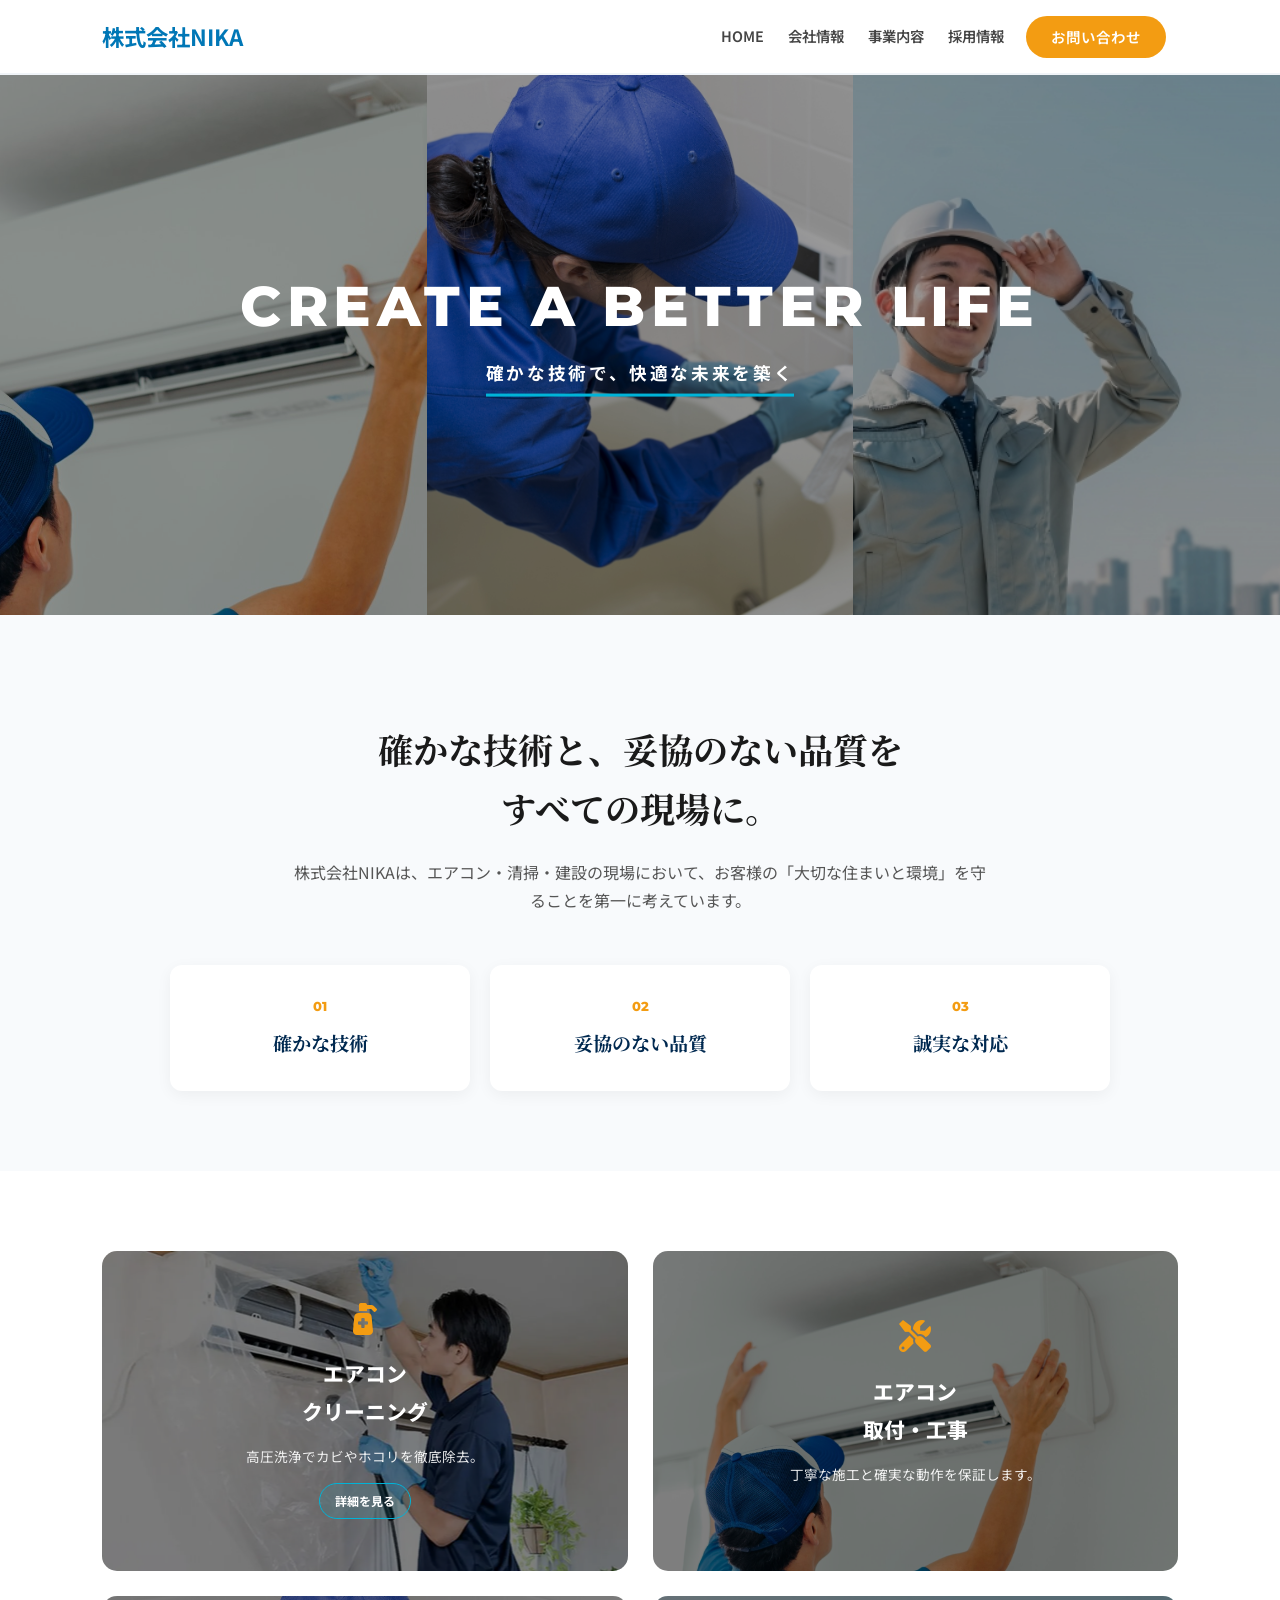
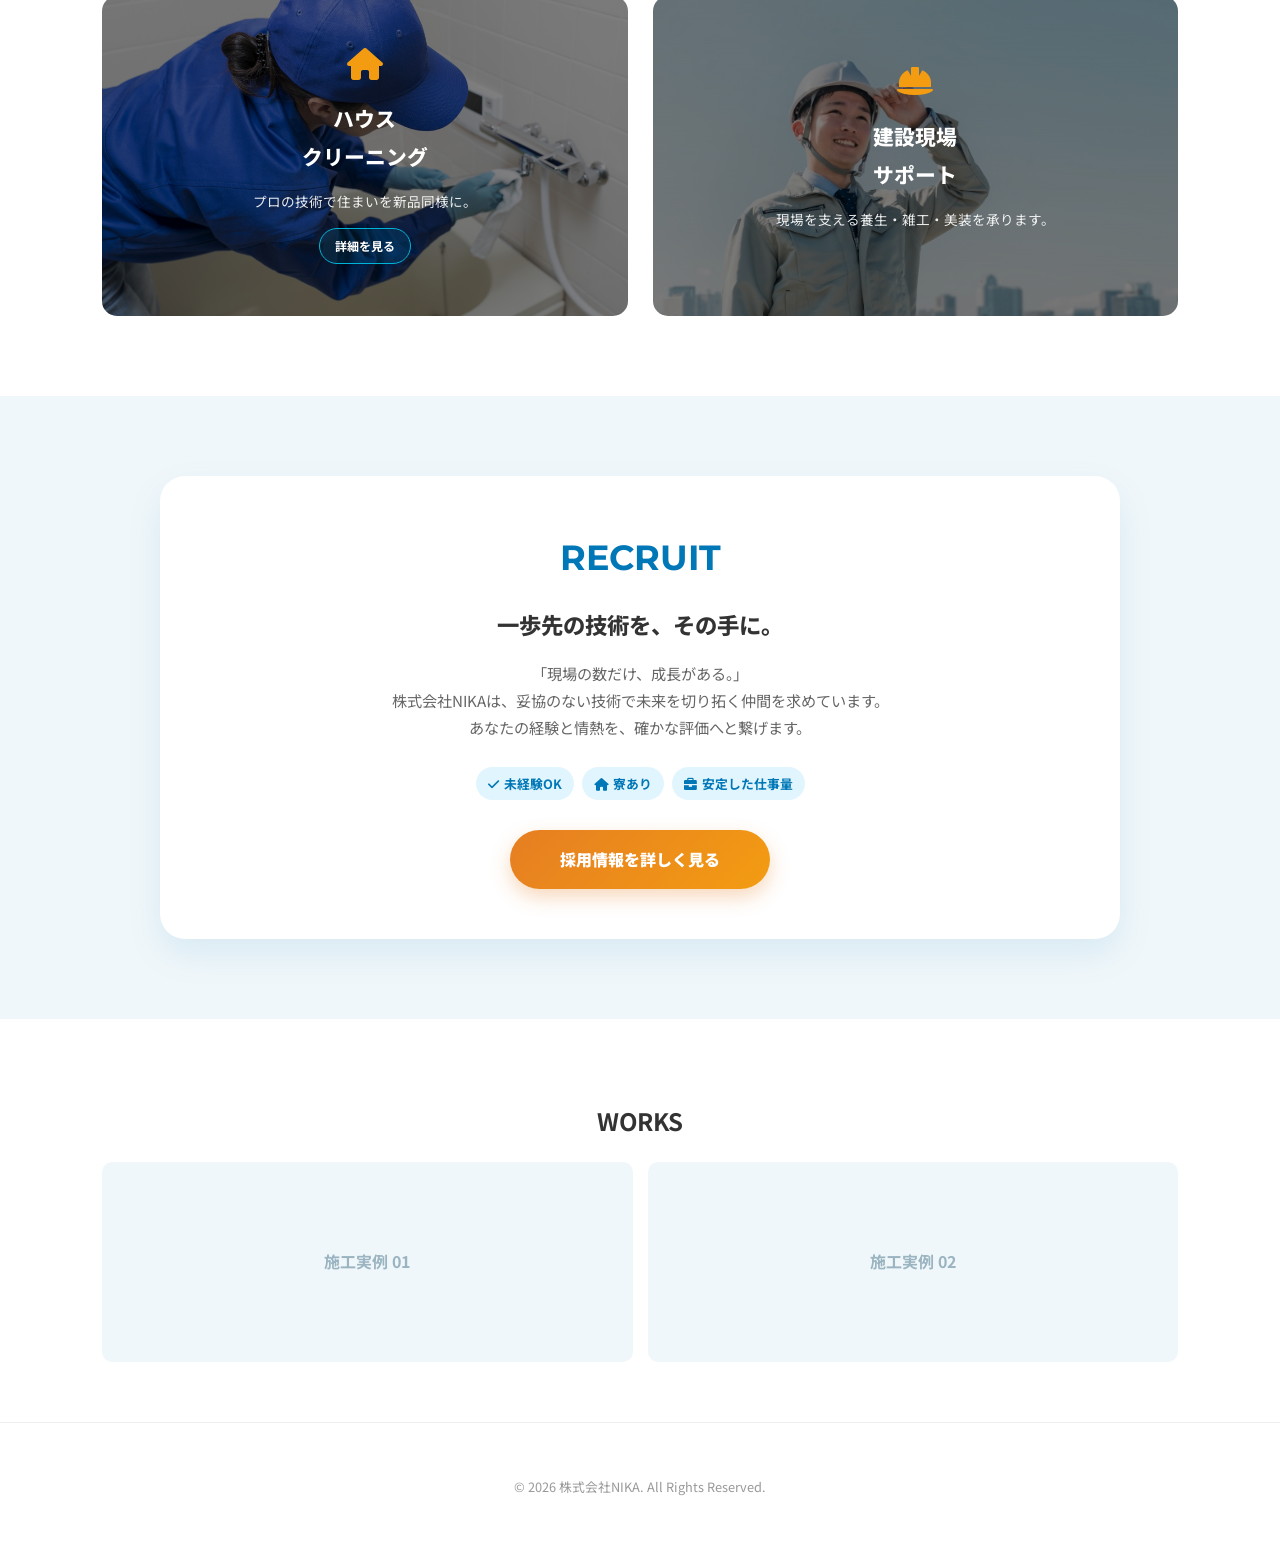
==== commit e621bfc7: "Add files via upload" ====
--- a/index.html
+++ b/index.html
@@ -35,12 +35,8 @@
             transition: 0.3s; 
         }
 
-        /* マウスをかざした時の色：オレンジ */
-        nav a:hover {
-            color: #f39c12;
-        }
-
-        /* お問い合わせボタン */
+        nav a:hover { color: #f39c12; }
+
         .nav-contact { 
             background: #f39c12; 
             color: #fff !important; 
@@ -49,10 +45,7 @@
             margin-left: 10px; 
             transition: 0.3s !important;
         }
-        .nav-contact:hover {
-            opacity: 0.8;
-            color: #fff !important;
-        }
+        .nav-contact:hover { opacity: 0.8; color: #fff !important; }
 
         .menu-btn { display: none; cursor: pointer; font-size: 1.5rem; color: #0077b6; }
         .menu-overlay { display: none; position: fixed; top: 0; left: 0; width: 100%; height: 100vh; background: rgba(0,0,0,0.6); z-index: 1050; opacity: 0; transition: 0.3s; pointer-events: none; }
@@ -128,7 +121,7 @@
 
         footer { background: #fff; padding: 40px 0; text-align: center; border-top: 1px solid #eee; font-size: 0.8rem; color: #999; }
 
-        /* --- 8. レスポンシブ調整 (採用ページと統一) --- */
+        /* --- 8. レスポンシブ調整 --- */
         @media (max-width: 768px) {
             header { padding: 12px 5%; }
             .menu-btn { display: block; z-index: 1200; }
@@ -137,8 +130,14 @@
                 position: fixed; top: -100vh; left: 0; width: 100%; height: auto;
                 background: #ffffff; flex-direction: column; padding: 60px 0 40px; z-index: 1100;
                 transition: 0.4s ease-in-out; box-shadow: 0 10px 30px rgba(0,0,0,0.1);
+                /* ★ここが重要！閉じている時は操作不能にする */
+                visibility: hidden; pointer-events: none;
             }
-            nav.active { top: 0; }
+            nav.active { 
+                top: 0; 
+                visibility: visible; 
+                pointer-events: auto;
+            }
             nav a { width: 100%; text-align: center; padding: 15px 0; border-bottom: 1px solid #f9f9f9; font-size: 1.1rem; margin: 0; }
             .nav-contact { width: 80% !important; margin: 20px auto 0 !important; }
 
@@ -243,7 +242,7 @@
     <div class="recruit-container">
         <div class="recruit-info">
             <h2>RECRUIT</h2>
-            <h3>一歩先の技術を、その手に.</h3>
+            <h3>一歩先の技術を、その手に。</h3>
             <p>
                 「現場の数だけ、成長がある。」<br>
                 株式会社NIKAは、妥協のない技術で未来を切り拓く仲間を求めています。<br>
@@ -296,7 +295,6 @@
     menuBtn.addEventListener('click', toggleMenu);
     menuOverlay.addEventListener('click', toggleMenu);
     
-    // リンクをクリックした時にメニューを閉じる
     navLinks.forEach(link => {
         link.addEventListener('click', () => {
             if (navMenu.classList.contains('active')) toggleMenu();
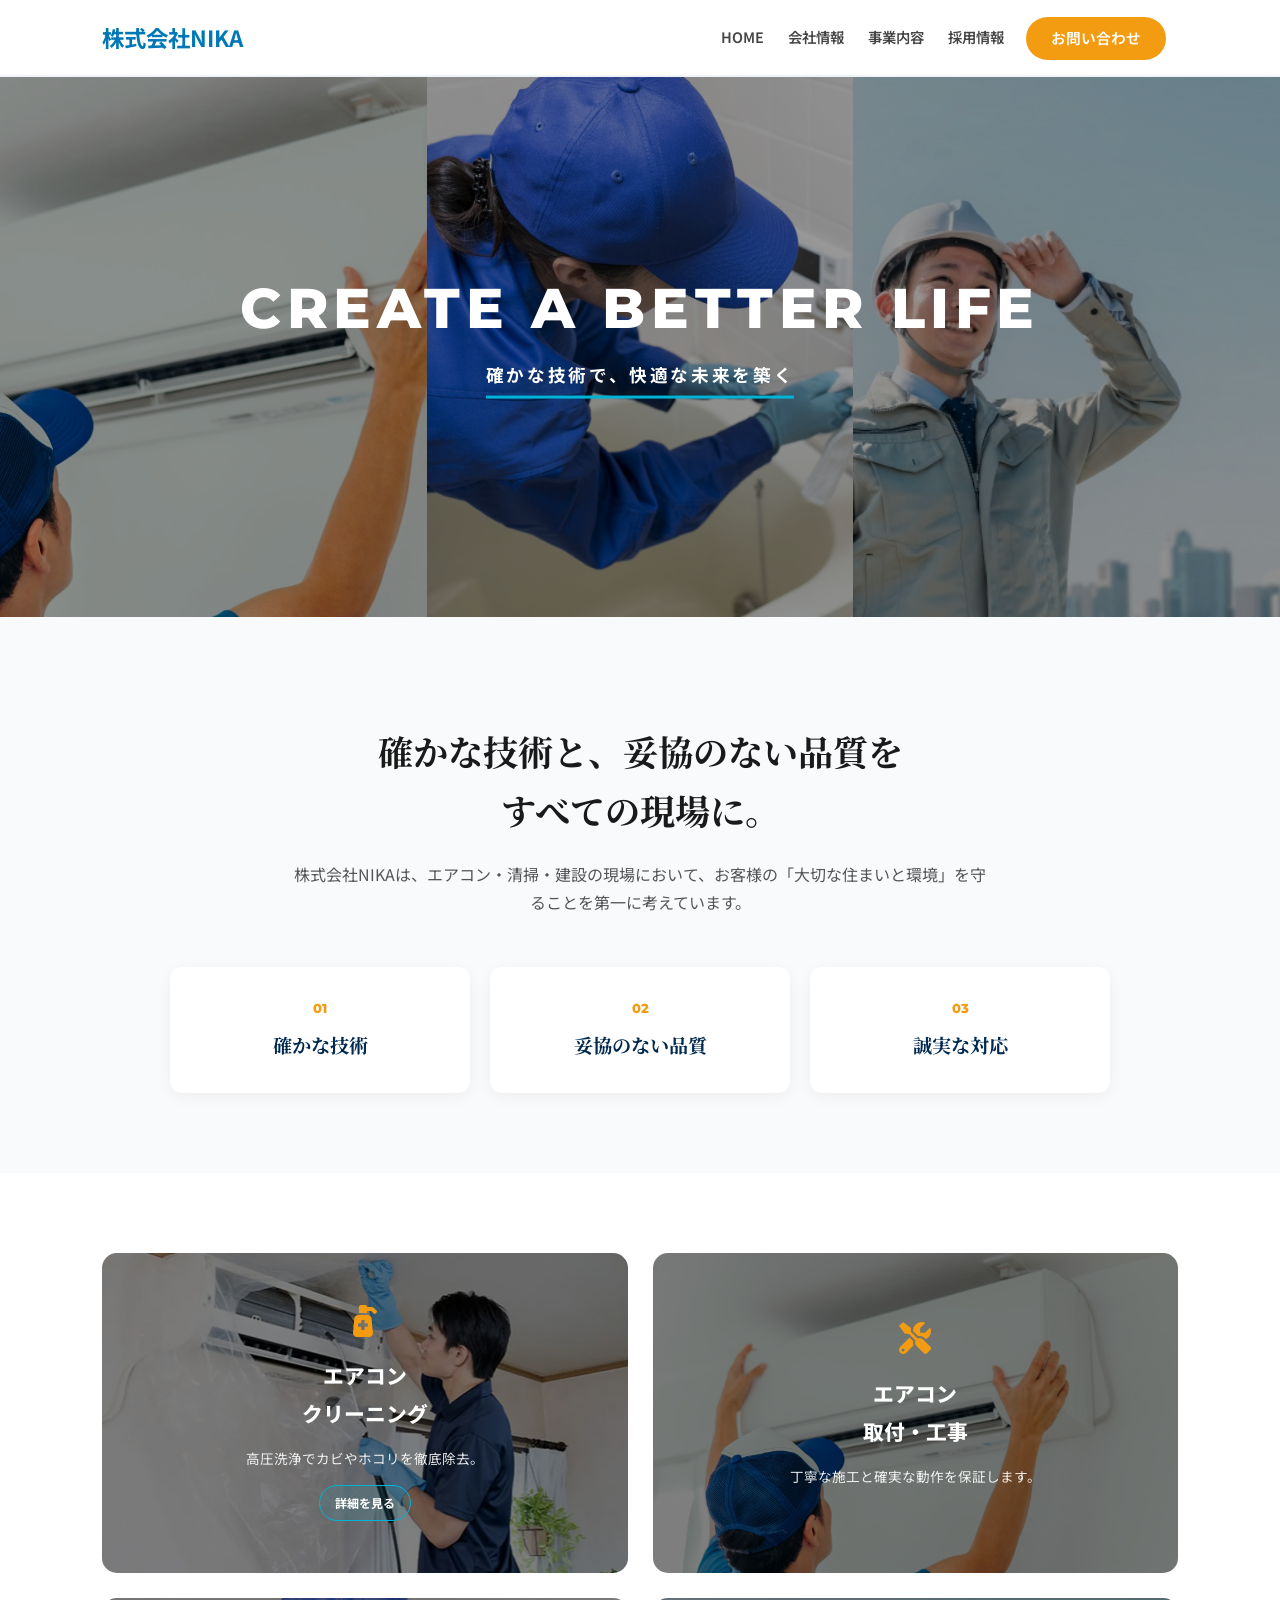
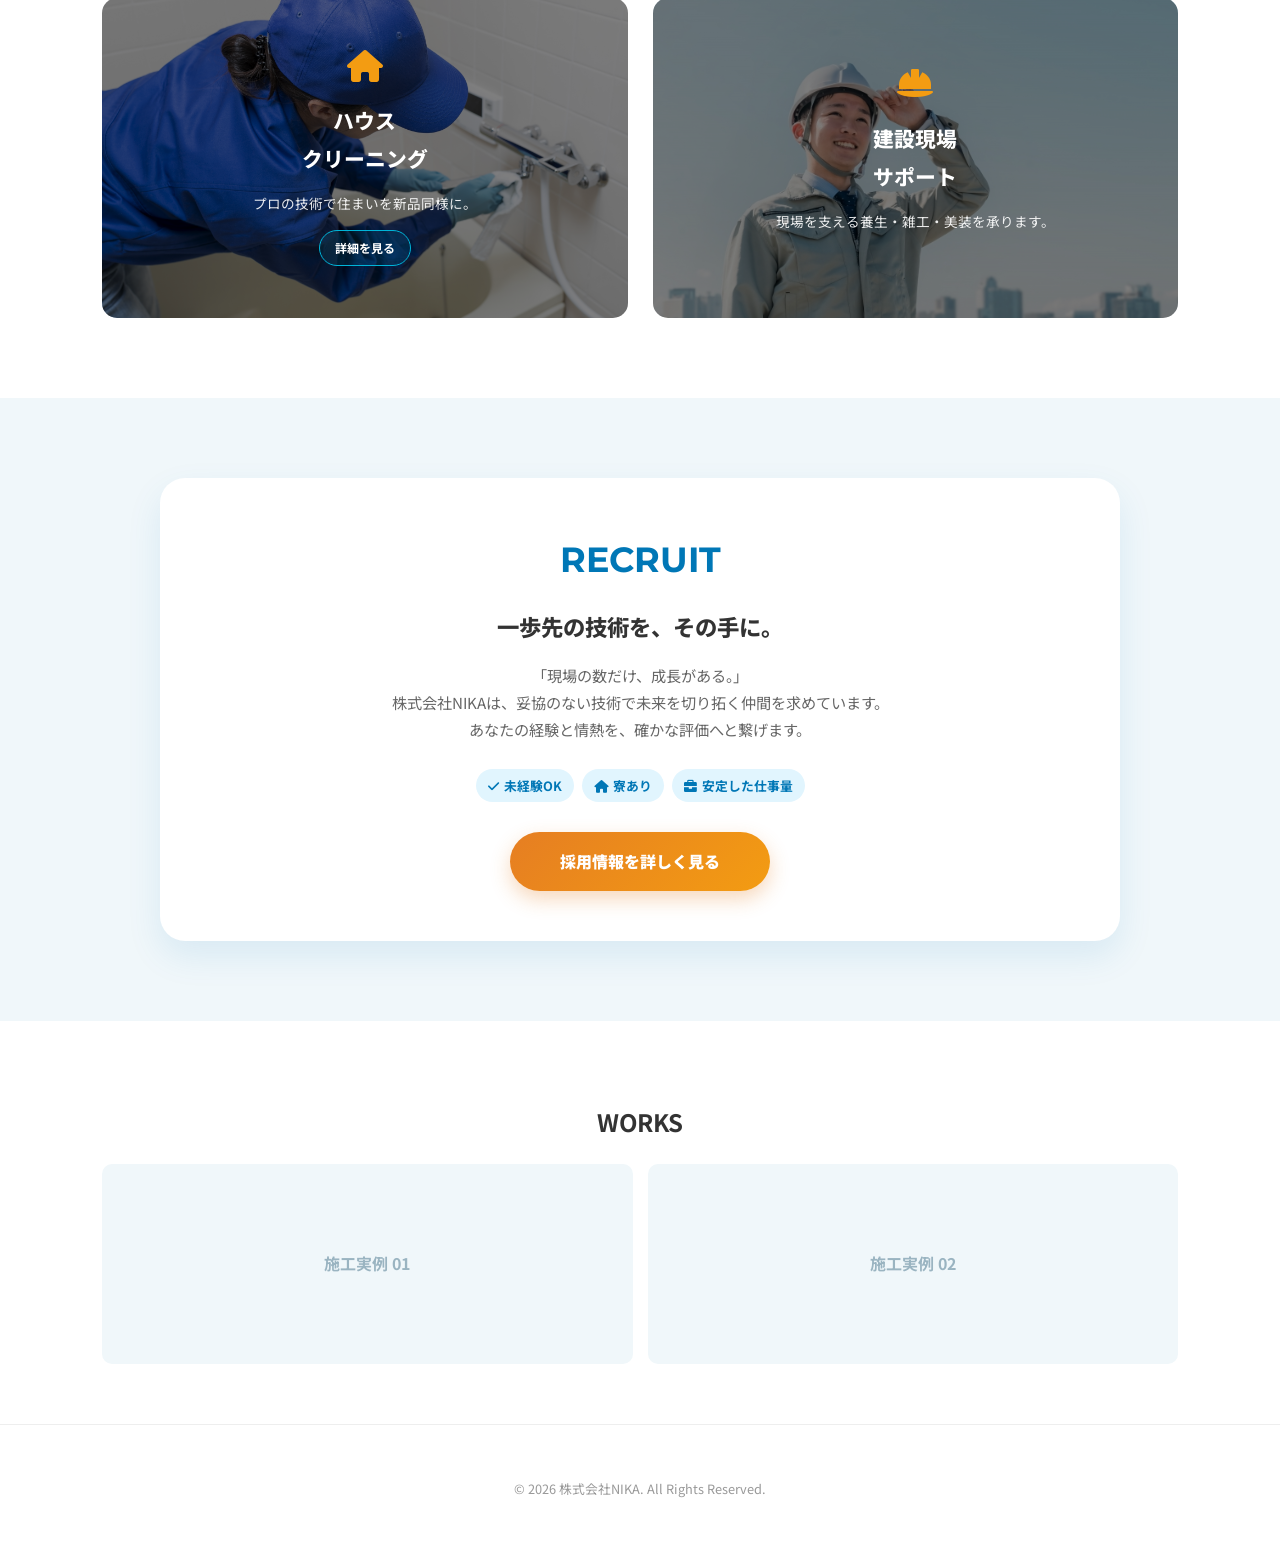
==== commit e846fe05: "Add files via upload" ====
--- a/index.html
+++ b/index.html
@@ -22,7 +22,16 @@
             align-items: center; border-bottom: 2px solid #f0f4f8; position: sticky;
             top: 0; z-index: 1000;
         }
-        .logo { font-weight: 700; font-size: 1.4rem; color: #0077b6; text-decoration: none; }
+        
+        /* ロゴをメニュー背景より上に配置 */
+        .logo { 
+            font-weight: 700; 
+            font-size: 1.4rem; 
+            color: #0077b6; 
+            text-decoration: none; 
+            position: relative; 
+            z-index: 1200; 
+        }
         
         /* ナビゲーション設定 */
         nav { display: flex; align-items: center; }
@@ -47,8 +56,27 @@
         }
         .nav-contact:hover { opacity: 0.8; color: #fff !important; }
 
-        .menu-btn { display: none; cursor: pointer; font-size: 1.5rem; color: #0077b6; }
-        .menu-overlay { display: none; position: fixed; top: 0; left: 0; width: 100%; height: 100vh; background: rgba(0,0,0,0.6); z-index: 1050; opacity: 0; transition: 0.3s; pointer-events: none; }
+        /* ハンバーガーボタンもメニュー背景より上に配置 */
+        .menu-btn { 
+            display: none; 
+            cursor: pointer; 
+            font-size: 1.5rem; 
+            color: #0077b6; 
+            position: relative; 
+            z-index: 1200; 
+        }
+
+        .menu-overlay { 
+            display: none; 
+            position: fixed; 
+            top: 0; left: 0; 
+            width: 100%; height: 100vh; 
+            background: rgba(0,0,0,0.6); 
+            z-index: 1050; 
+            opacity: 0; 
+            transition: 0.3s; 
+            pointer-events: none; 
+        }
         .menu-overlay.active { opacity: 1; pointer-events: auto; display: block; }
 
         /* --- 3. ヒーローエリア --- */
@@ -119,19 +147,29 @@
         .gallery-grid { display: grid; grid-template-columns: repeat(auto-fit, minmax(250px, 1fr)); gap: 15px; }
         .photo-placeholder { background: #f0f7fa; height: 200px; border-radius: 10px; display: flex; align-items: center; justify-content: center; color: #9ab4c1; font-weight: 700; }
 
+        /* --- 8. フッター --- */
         footer { background: #fff; padding: 40px 0; text-align: center; border-top: 1px solid #eee; font-size: 0.8rem; color: #999; }
 
-        /* --- 8. レスポンシブ調整 --- */
+        /* --- 9. レスポンシブ調整 (スマホ) --- */
         @media (max-width: 768px) {
             header { padding: 12px 5%; }
-            .menu-btn { display: block; z-index: 1200; }
+            .menu-btn { display: block; }
             
             nav {
-                position: fixed; top: -100vh; left: 0; width: 100%; height: auto;
-                background: #ffffff; flex-direction: column; padding: 60px 0 40px; z-index: 1100;
-                transition: 0.4s ease-in-out; box-shadow: 0 10px 30px rgba(0,0,0,0.1);
-                /* ★ここが重要！閉じている時は操作不能にする */
-                visibility: hidden; pointer-events: none;
+                position: fixed; 
+                top: -100vh; 
+                left: 0; 
+                width: 100%; 
+                height: auto;
+                background: #ffffff; 
+                flex-direction: column; 
+                padding: 80px 0 40px; /* ロゴと被らないよう上部余白を確保 */
+                z-index: 1100;
+                transition: 0.4s ease-in-out; 
+                box-shadow: 0 10px 30px rgba(0,0,0,0.1);
+                /* 閉じている時は完全に隠してクリックを無効化 */
+                visibility: hidden; 
+                pointer-events: none;
             }
             nav.active { 
                 top: 0; 
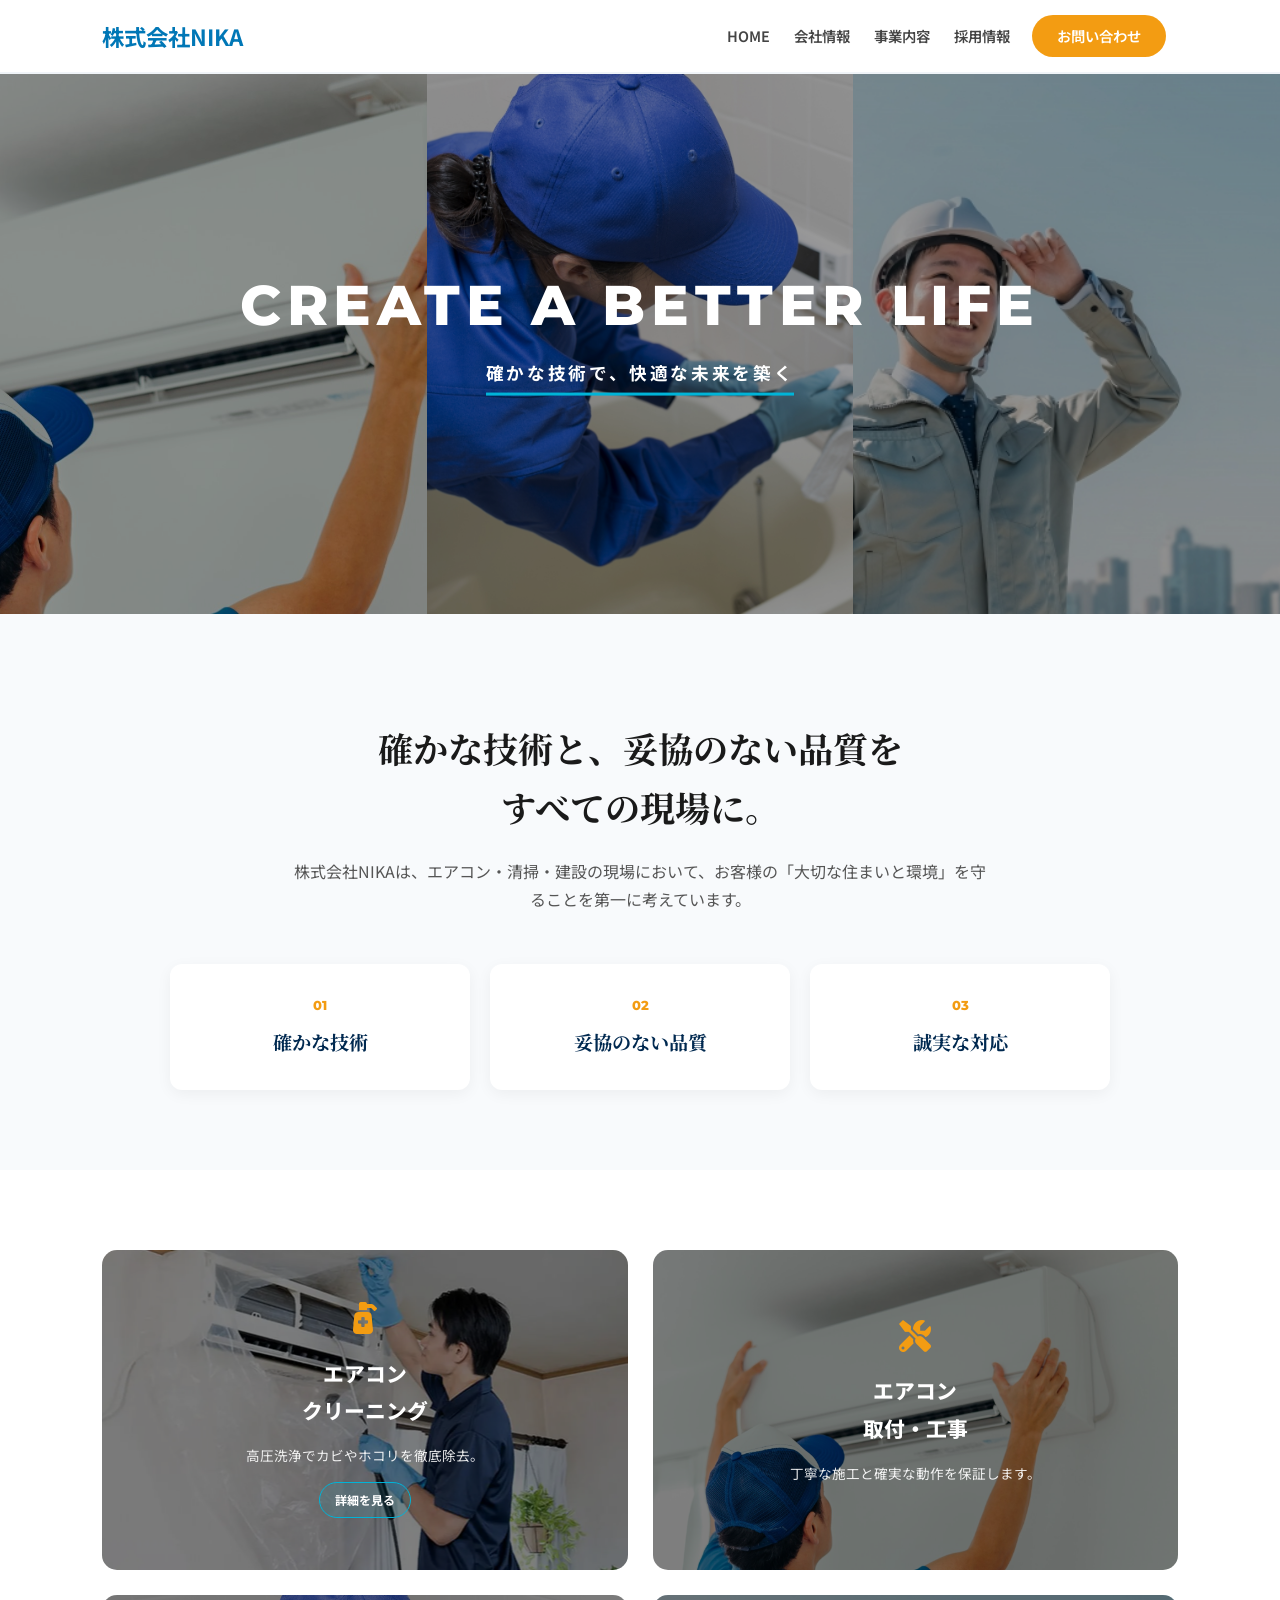
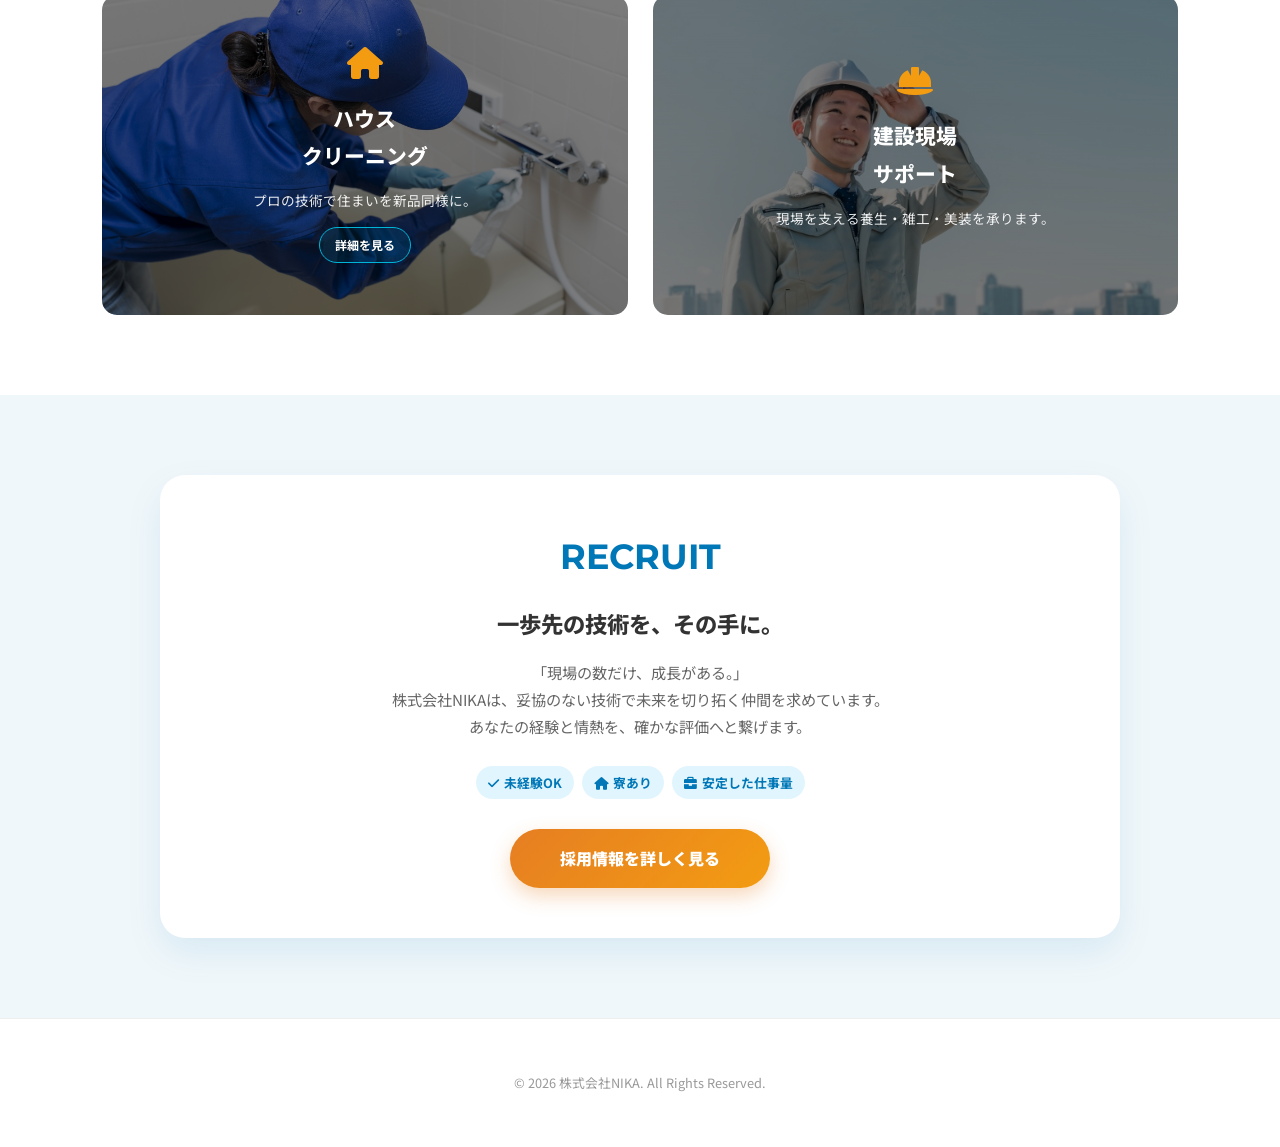
==== commit efd3f1ec: "Add files via upload" ====
--- a/index.html
+++ b/index.html
@@ -298,14 +298,6 @@
     </div>
 </section>
 
-<section class="gallery">
-    <h2>WORKS</h2>
-    <div class="gallery-grid">
-        <div class="photo-placeholder">施工実例 01</div>
-        <div class="photo-placeholder">施工実例 02</div>
-    </div>
-</section>
-
 <footer>
     <p>&copy; 2026 株式会社NIKA. All Rights Reserved.</p>
 </footer>
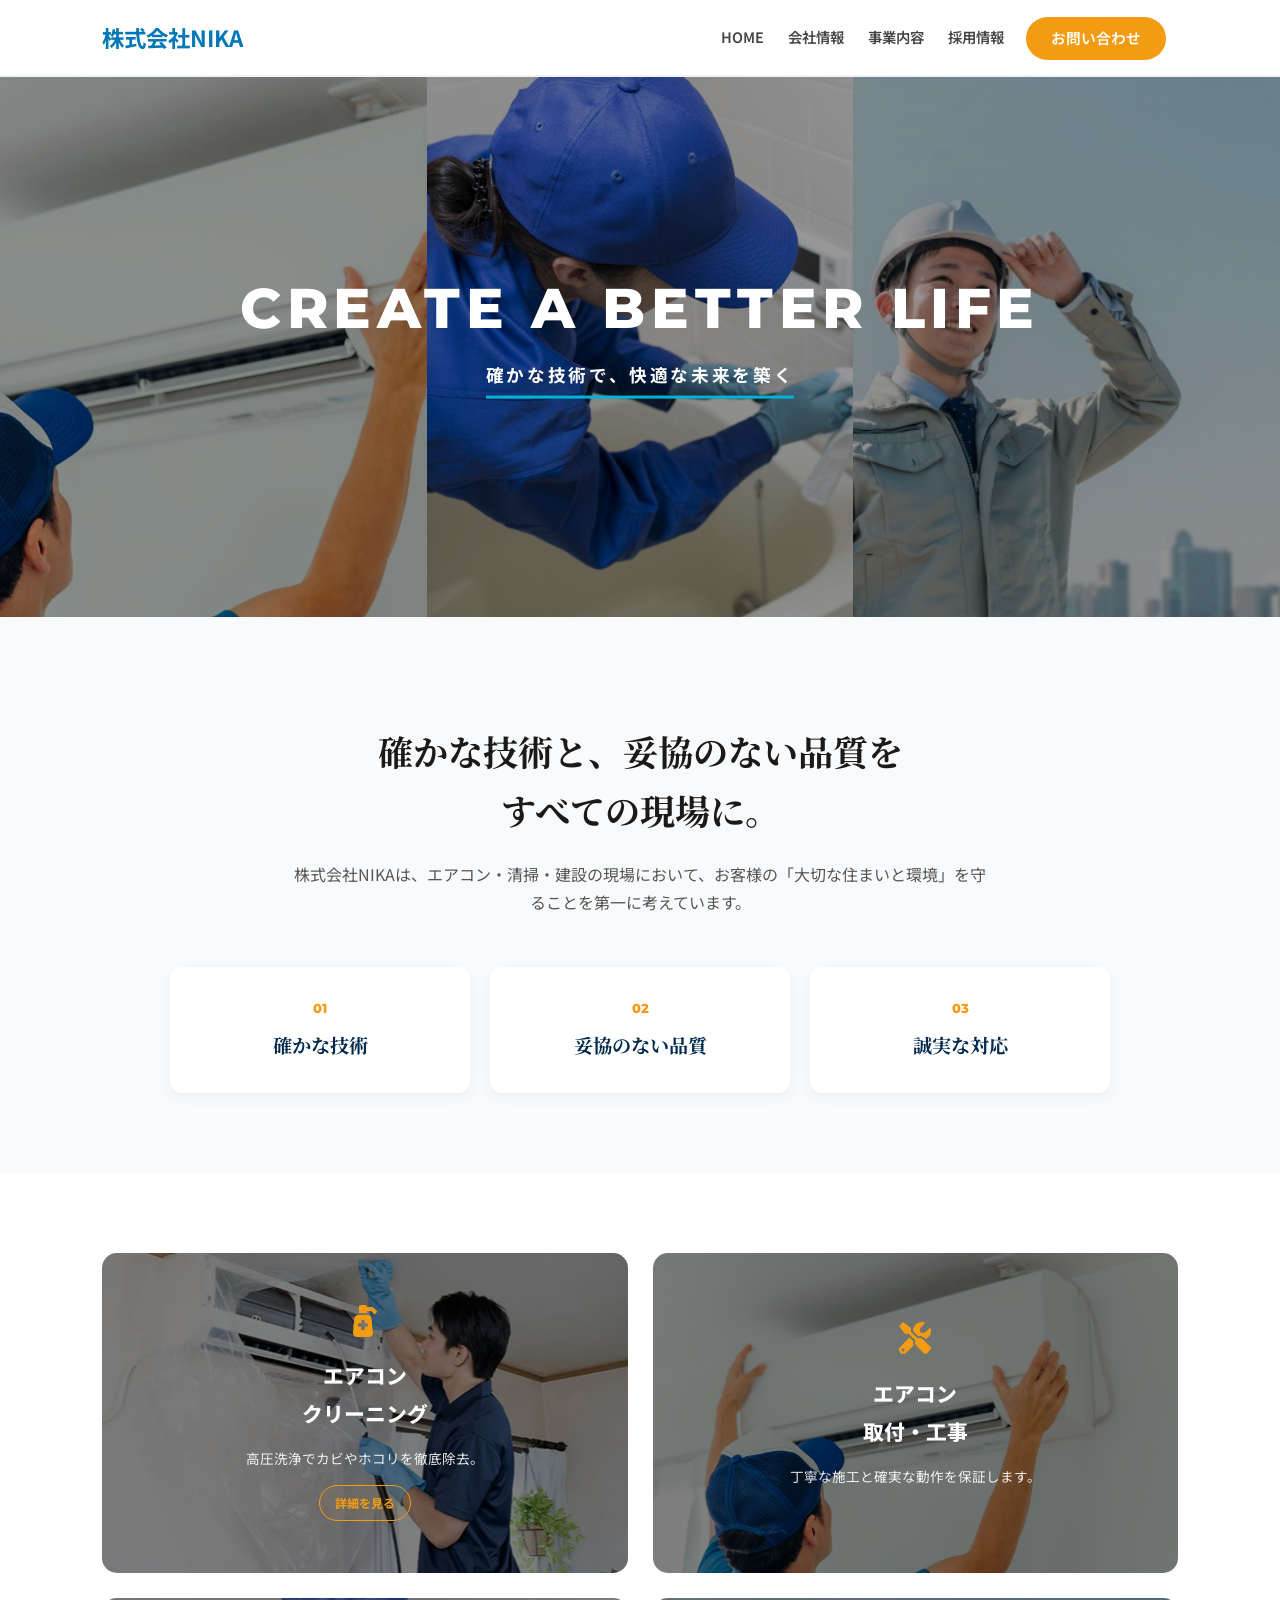
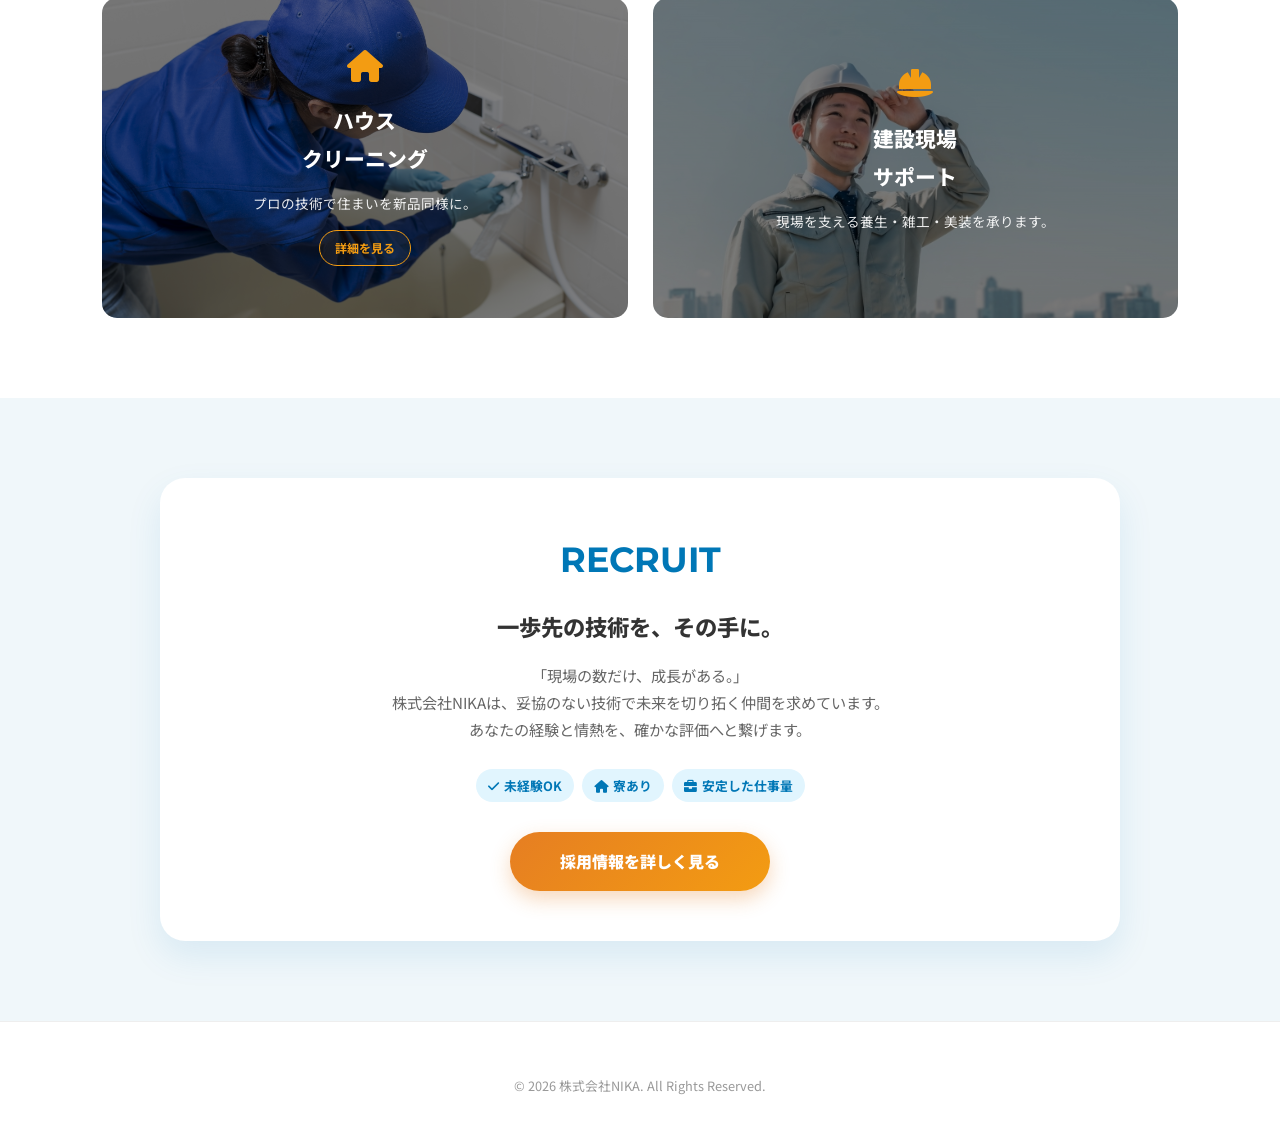
==== commit 71df4fba: "Add files via upload" ====
--- a/index.html
+++ b/index.html
@@ -23,7 +23,6 @@
             top: 0; z-index: 1000;
         }
         
-        /* ロゴをメニュー背景より上に配置 */
         .logo { 
             font-weight: 700; 
             font-size: 1.4rem; 
@@ -33,7 +32,6 @@
             z-index: 1200; 
         }
         
-        /* ナビゲーション設定 */
         nav { display: flex; align-items: center; }
         nav a { 
             margin: 0 12px; 
@@ -56,7 +54,6 @@
         }
         .nav-contact:hover { opacity: 0.8; color: #fff !important; }
 
-        /* ハンバーガーボタンもメニュー背景より上に配置 */
         .menu-btn { 
             display: none; 
             cursor: pointer; 
@@ -115,12 +112,14 @@
         .card h3, .card-static h3 { font-size: 1.3rem; margin-bottom: 10px; font-weight: 800; }
         .card p, .card-static p { font-size: 0.85rem; opacity: 0.9; margin-bottom: 15px; }
 
+        /* --- 【修正箇所】「詳細を見る」ボタンをオレンジに変更 --- */
         .more-btn { 
-            display: inline-block; font-weight: 700; font-size: 0.75rem; color: #fff; 
-            border: 1.5px solid #00b4d8; padding: 6px 15px; border-radius: 50px; 
-            background: rgba(0, 180, 216, 0.1); transition: 0.3s;
-        }
-        .card:hover .more-btn { background: #00b4d8; }
+            display: inline-block; font-weight: 700; font-size: 0.75rem; color: #f39c12; 
+            border: 1.5px solid #f39c12; padding: 6px 15px; border-radius: 50px; 
+            background: rgba(243, 156, 18, 0.05); transition: 0.3s;
+        }
+        /* ホバー時に背景をオレンジ、文字を白に */
+        .card:hover .more-btn { background: #f39c12; color: #fff; border-color: #f39c12; }
 
         /* --- 6. 採用セクション --- */
         .recruit-section { padding: 80px 8%; background-color: #f0f7fa; text-align: center; }
@@ -141,11 +140,6 @@
             color: #fff; padding: 15px 50px; border-radius: 50px; text-decoration: none; 
             font-weight: 900; box-shadow: 0 8px 20px rgba(230, 126, 34, 0.3); transition: 0.3s;
         }
-
-        /* --- 7. WORKS --- */
-        .gallery { padding: 60px 8%; text-align: center; }
-        .gallery-grid { display: grid; grid-template-columns: repeat(auto-fit, minmax(250px, 1fr)); gap: 15px; }
-        .photo-placeholder { background: #f0f7fa; height: 200px; border-radius: 10px; display: flex; align-items: center; justify-content: center; color: #9ab4c1; font-weight: 700; }
 
         /* --- 8. フッター --- */
         footer { background: #fff; padding: 40px 0; text-align: center; border-top: 1px solid #eee; font-size: 0.8rem; color: #999; }
@@ -163,11 +157,10 @@
                 height: auto;
                 background: #ffffff; 
                 flex-direction: column; 
-                padding: 80px 0 40px; /* ロゴと被らないよう上部余白を確保 */
+                padding: 80px 0 40px; 
                 z-index: 1100;
                 transition: 0.4s ease-in-out; 
                 box-shadow: 0 10px 30px rgba(0,0,0,0.1);
-                /* 閉じている時は完全に隠してクリックを無効化 */
                 visibility: hidden; 
                 pointer-events: none;
             }
@@ -191,7 +184,12 @@
             .card i, .card-static i { font-size: 1.4rem; margin-bottom: 5px; }
             .card h3, .card-static h3 { font-size: 0.8rem; margin-bottom: 8px; line-height: 1.3; }
             .card p, .card-static p { display: none; }
-            .more-btn { font-size: 0.65rem; padding: 4px 10px; }
+
+            /* --- 【修正箇所】スマホ時は最初からオレンジ背景に --- */
+            .more-btn { 
+                font-size: 0.65rem; padding: 4px 10px; 
+                background: #f39c12; color: #fff; border-color: #f39c12;
+            }
             
             .recruit-info h2 { font-size: 1.8rem; }
             .recruit-info h3 { font-size: 1.1rem; }
